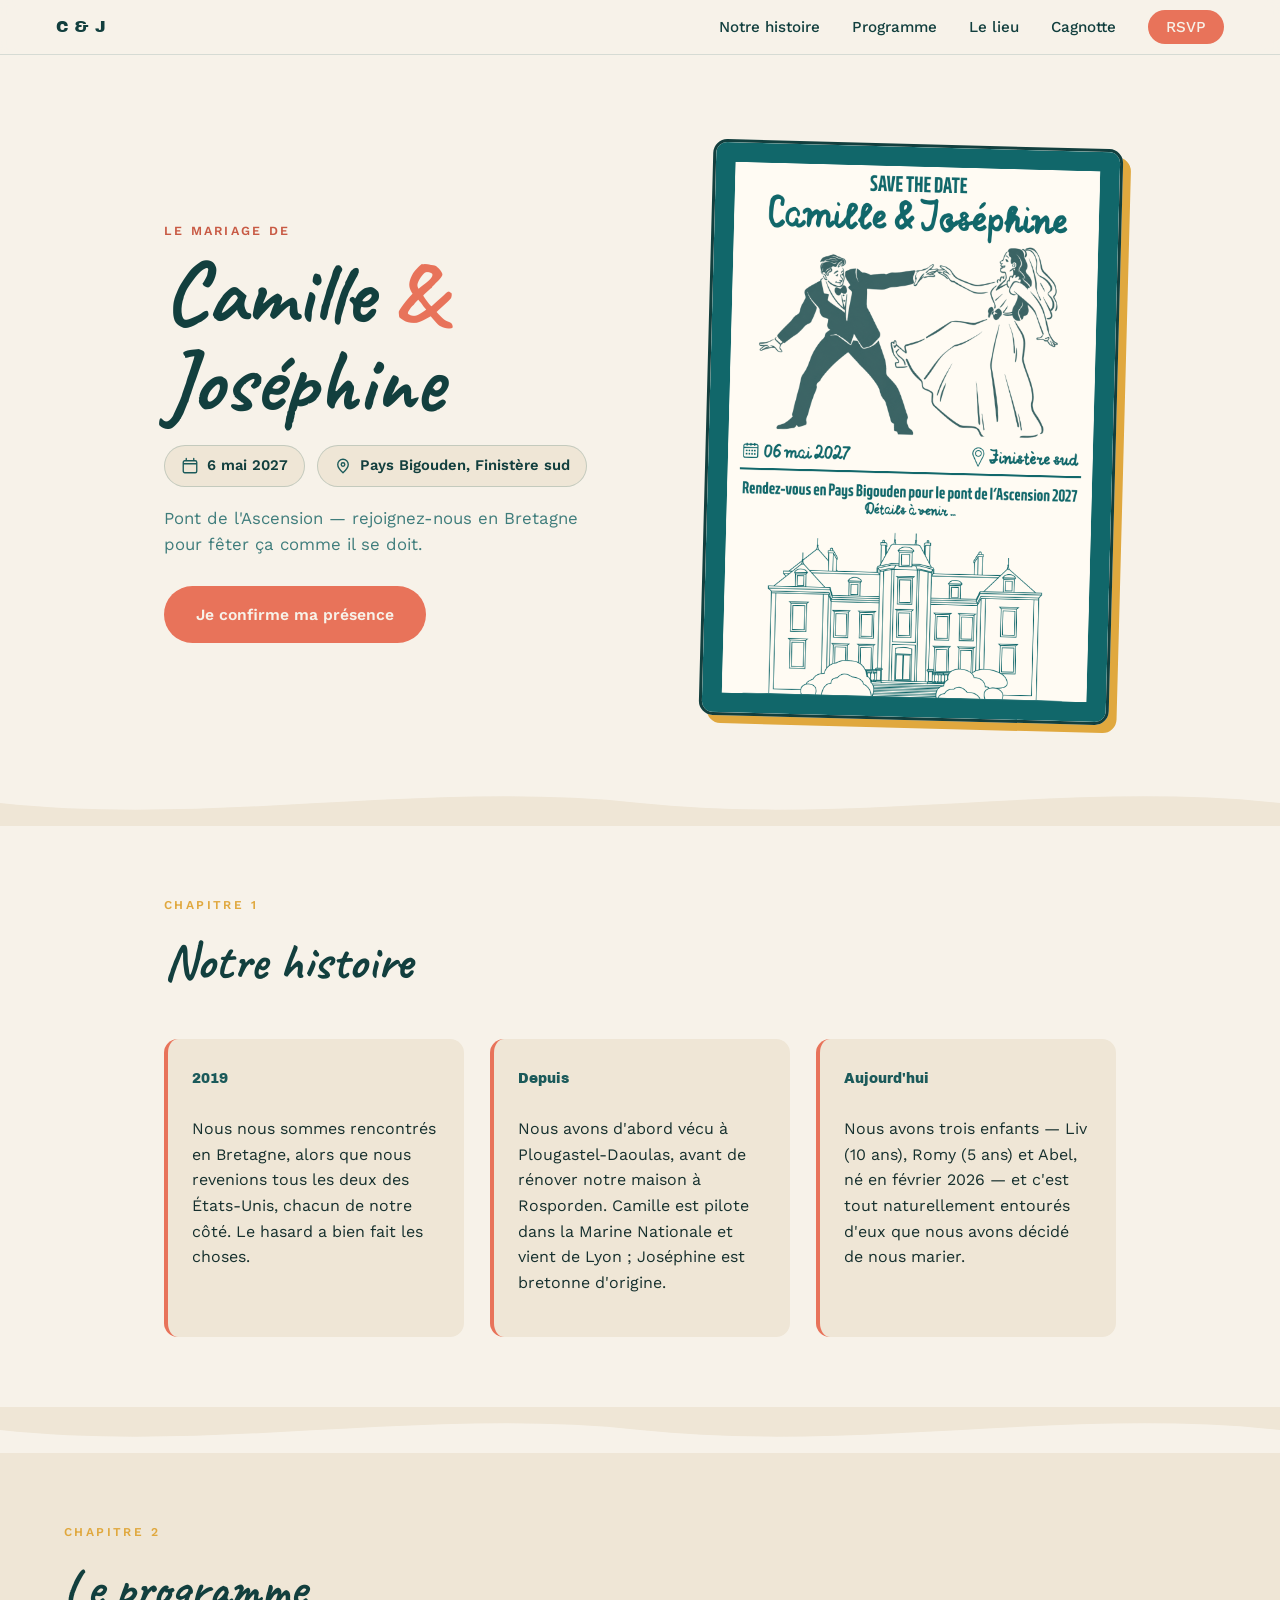
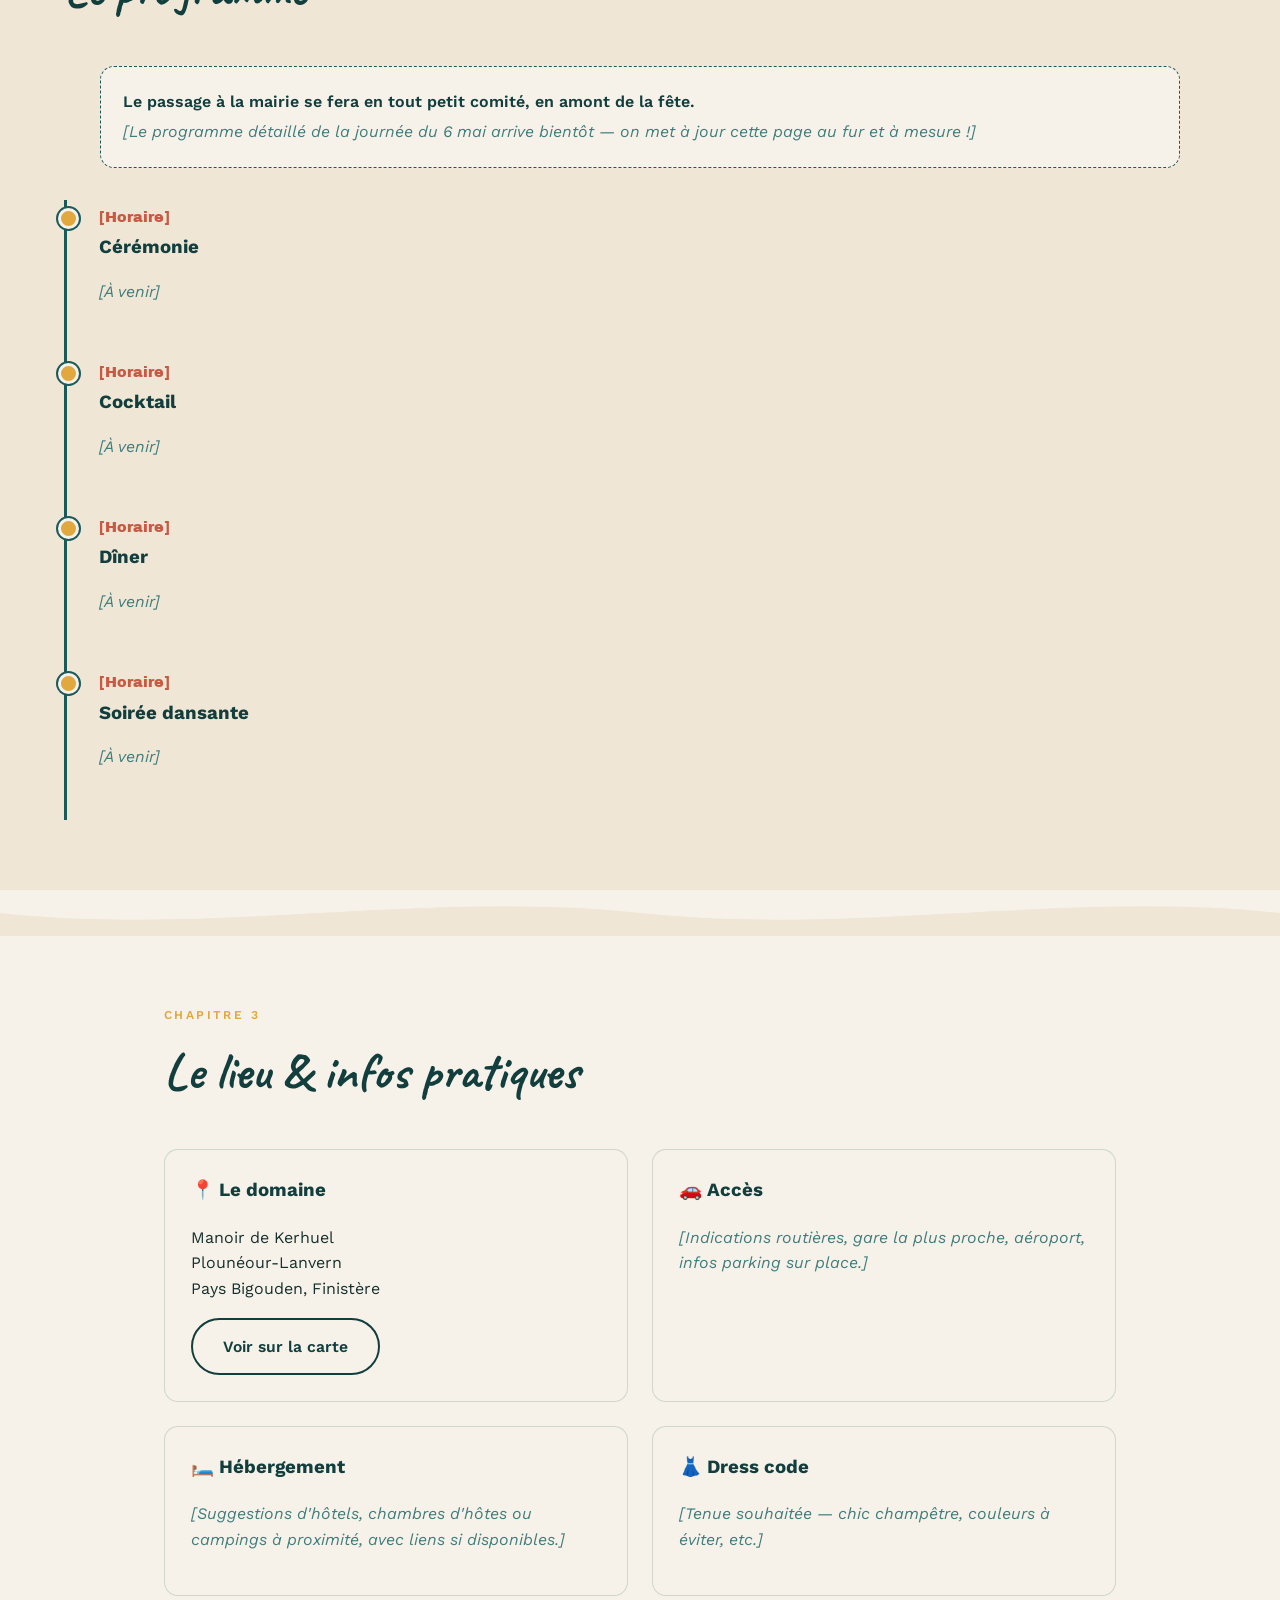
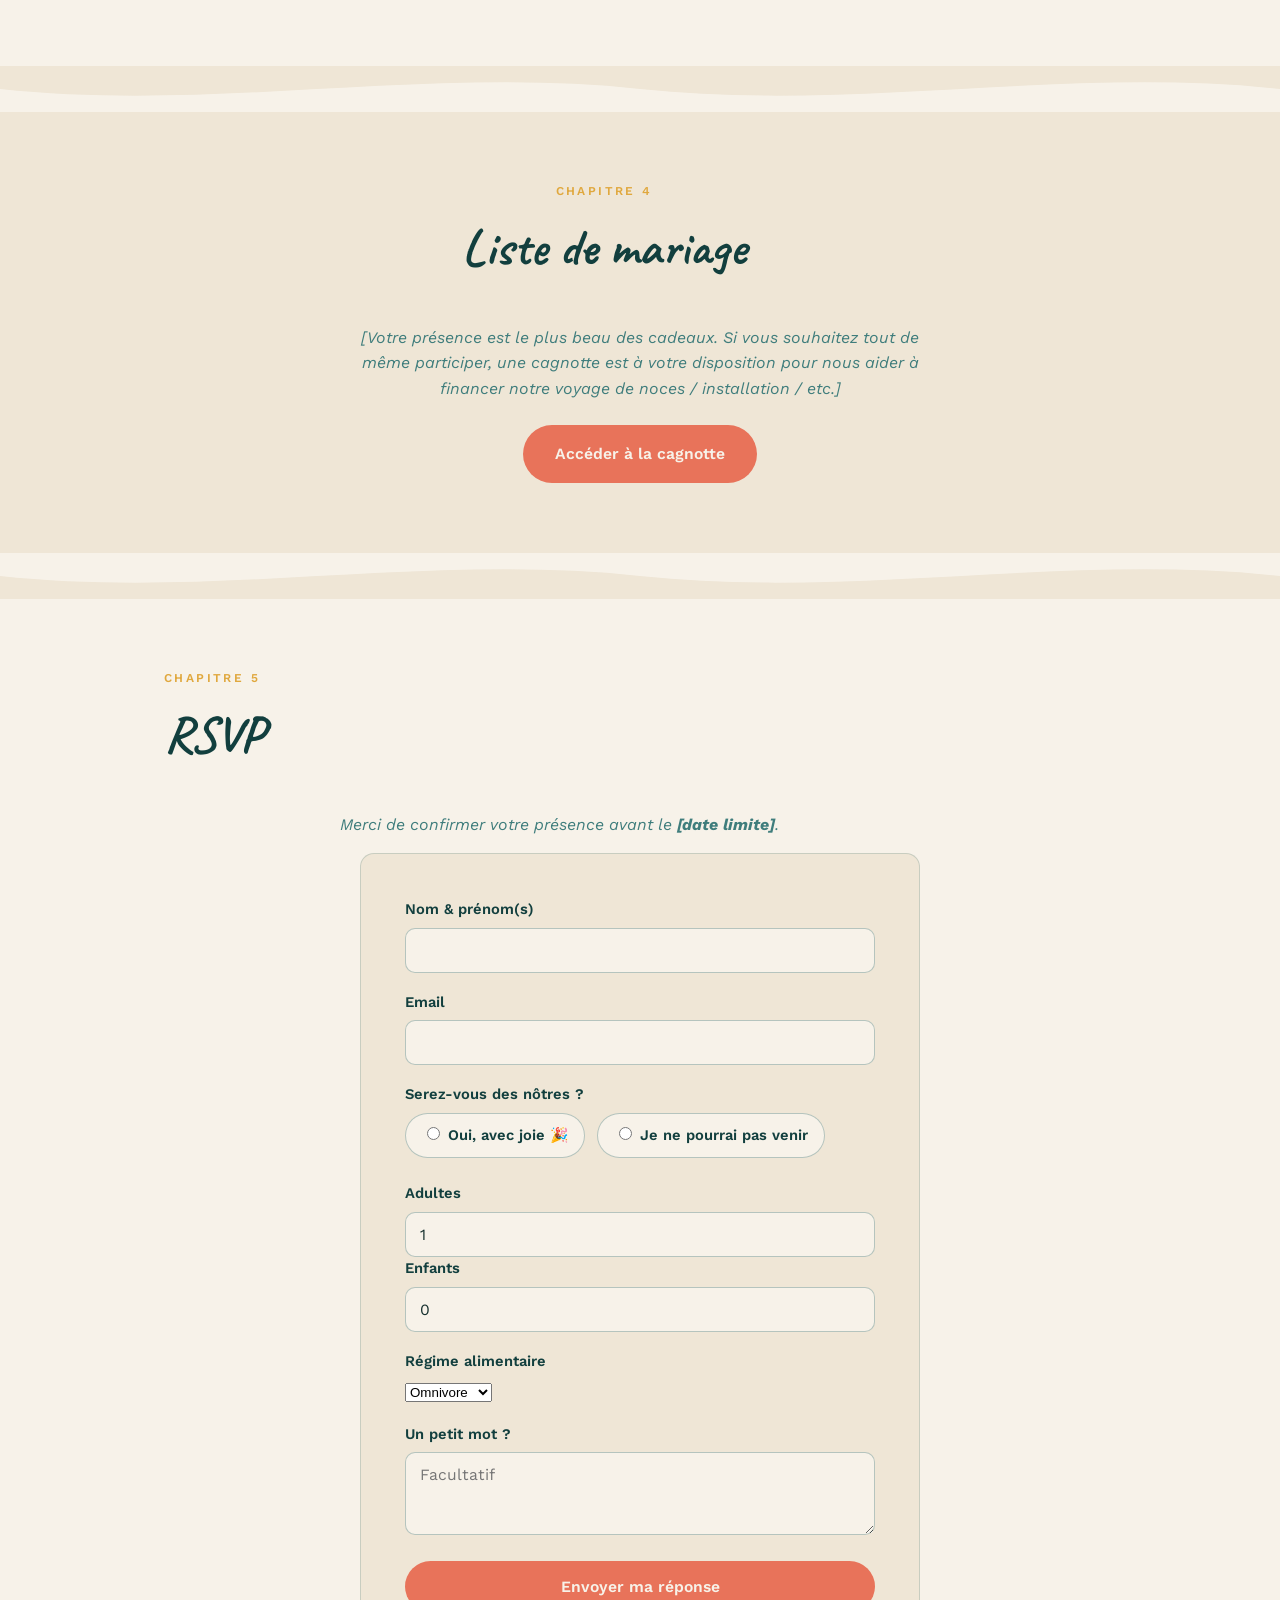
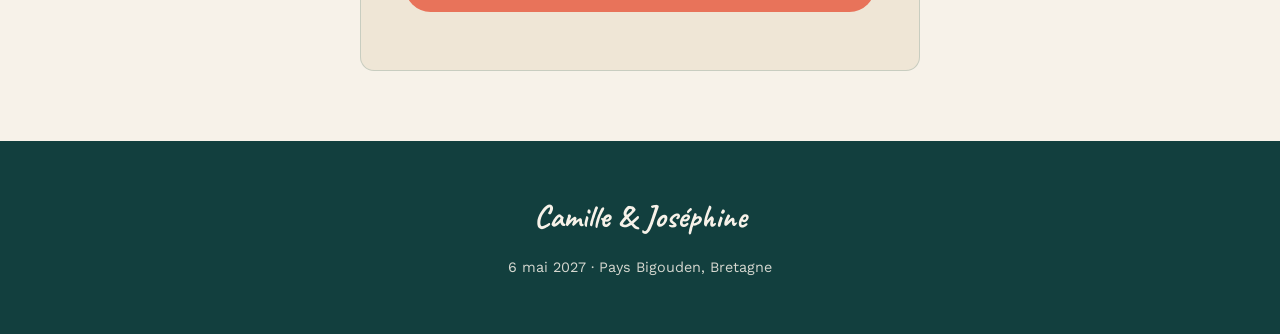
==== index.html @ ec6e7add "Rename index (2).html to index.html" ====
<!DOCTYPE html>
<html lang="fr">
<head>
<meta charset="UTF-8">
<meta name="viewport" content="width=device-width, initial-scale=1.0">
<title>Camille & Joséphine — 06.05.2027</title>
<meta name="description" content="Le mariage de Camille et Joséphine, le 6 mai 2027 en Pays Bigouden, Finistère.">
<link rel="preconnect" href="https://fonts.googleapis.com">
<link rel="preconnect" href="https://fonts.gstatic.com" crossorigin>
<link href="https://fonts.googleapis.com/css2?family=Caveat:wght@600;700&family=Archivo+Black&family=Work+Sans:wght@400;500;600&display=swap" rel="stylesheet">
<link rel="stylesheet" href="style.css">
</head>
<body>

<!-- Progress wave that fills as you scroll -->
<div class="scroll-wave" aria-hidden="true">
  <svg viewBox="0 0 1200 40" preserveAspectRatio="none">
    <path d="M0,20 C 150,45 350,-5 600,20 C 850,45 1050,-5 1200,20" />
  </svg>
</div>

<nav class="site-nav" id="siteNav">
  <span class="nav-mark">C&nbsp;&amp;&nbsp;J</span>
  <button class="nav-toggle" id="navToggle" aria-label="Ouvrir le menu" aria-expanded="false">
    <span></span><span></span><span></span>
  </button>
  <ul class="nav-links" id="navLinks">
    <li><a href="#histoire">Notre histoire</a></li>
    <li><a href="#programme">Programme</a></li>
    <li><a href="#lieu">Le lieu</a></li>
    <li><a href="#cagnotte">Cagnotte</a></li>
    <li><a href="#rsvp" class="nav-cta">RSVP</a></li>
  </ul>
</nav>

<!-- HERO -->
<header class="hero" id="hero">
  <div class="hero-frame">
    <p class="eyebrow">Le mariage de</p>
    <h1 class="hero-names">Camille <span class="amp">&amp;</span> Joséphine</h1>
    <div class="hero-meta">
      <span class="meta-chip"><svg viewBox="0 0 24 24" width="18" height="18"><path d="M7 2v3M17 2v3M3 9h18M5 5h14a2 2 0 0 1 2 2v12a2 2 0 0 1-2 2H5a2 2 0 0 1-2-2V7a2 2 0 0 1 2-2z" fill="none" stroke="currentColor" stroke-width="1.8" stroke-linecap="round" stroke-linejoin="round"/></svg> 6 mai 2027</span>
      <span class="meta-chip"><svg viewBox="0 0 24 24" width="18" height="18"><path d="M12 21s-7-6.2-7-11a7 7 0 0 1 14 0c0 4.8-7 11-7 11z" fill="none" stroke="currentColor" stroke-width="1.8" stroke-linecap="round" stroke-linejoin="round"/><circle cx="12" cy="10" r="2.4" fill="none" stroke="currentColor" stroke-width="1.8"/></svg> Pays Bigouden, Finistère sud</span>
    </div>
    <p class="hero-sub">Pont de l'Ascension — rejoignez-nous en Bretagne pour fêter ça comme il se doit.</p>
    <a href="#rsvp" class="btn btn-primary">Je confirme ma présence</a>
  </div>
  <div class="hero-art">
    <img src="save-the-date.png" alt="Illustration save the date de Camille et Joséphine, un couple dansant devant un château breton" loading="eager">
  </div>
</header>

<div class="wave-divider" aria-hidden="true">
  <svg viewBox="0 0 1200 60" preserveAspectRatio="none"><path d="M0,30 C 200,60 400,0 600,30 C 800,60 1000,0 1200,30 L1200,60 L0,60 Z"/></svg>
</div>

<!-- NOTRE HISTOIRE -->
<section class="section" id="histoire">
  <p class="section-eyebrow">Chapitre 1</p>
  <h2 class="section-title script">Notre histoire</h2>
  <div class="story-grid">
    <div class="story-card">
      <span class="story-year">2019</span>
      <p>Nous nous sommes rencontrés en Bretagne, alors que nous revenions tous les deux des États-Unis, chacun de notre côté. Le hasard a bien fait les choses.</p>
    </div>
    <div class="story-card">
      <span class="story-year">Depuis</span>
      <p>Nous avons d'abord vécu à Plougastel-Daoulas, avant de rénover notre maison à Rosporden. Camille est pilote dans la Marine Nationale et vient de Lyon ; Joséphine est bretonne d'origine.</p>
    </div>
    <div class="story-card">
      <span class="story-year">Aujourd'hui</span>
      <p>Nous avons trois enfants — Liv (10 ans), Romy (5 ans) et Abel, né en février 2026 — et c'est tout naturellement entourés d'eux que nous avons décidé de nous marier.</p>
    </div>
  </div>
</section>

<div class="wave-divider flip" aria-hidden="true">
  <svg viewBox="0 0 1200 60" preserveAspectRatio="none"><path d="M0,30 C 200,60 400,0 600,30 C 800,60 1000,0 1200,30 L1200,60 L0,60 Z"/></svg>
</div>

<!-- PROGRAMME -->
<section class="section section-alt" id="programme">
  <p class="section-eyebrow">Chapitre 2</p>
  <h2 class="section-title script">Le programme</h2>
  <div class="programme-note">
    <p>Le passage à la mairie se fera en tout petit comité, en amont de la fête.</p>
    <p class="placeholder-text">[Le programme détaillé de la journée du 6 mai arrive bientôt — on met à jour cette page au fur et à mesure !]</p>
  </div>
  <ol class="timeline">
    <li class="timeline-item">
      <span class="timeline-time">[Horaire]</span>
      <div class="timeline-body">
        <h3>Cérémonie</h3>
        <p class="placeholder-text">[À venir]</p>
      </div>
    </li>
    <li class="timeline-item">
      <span class="timeline-time">[Horaire]</span>
      <div class="timeline-body">
        <h3>Cocktail</h3>
        <p class="placeholder-text">[À venir]</p>
      </div>
    </li>
    <li class="timeline-item">
      <span class="timeline-time">[Horaire]</span>
      <div class="timeline-body">
        <h3>Dîner</h3>
        <p class="placeholder-text">[À venir]</p>
      </div>
    </li>
    <li class="timeline-item">
      <span class="timeline-time">[Horaire]</span>
      <div class="timeline-body">
        <h3>Soirée dansante</h3>
        <p class="placeholder-text">[À venir]</p>
      </div>
    </li>
  </ol>
</section>

<div class="wave-divider" aria-hidden="true">
  <svg viewBox="0 0 1200 60" preserveAspectRatio="none"><path d="M0,30 C 200,60 400,0 600,30 C 800,60 1000,0 1200,30 L1200,60 L0,60 Z"/></svg>
</div>

<!-- LIEU -->
<section class="section" id="lieu">
  <p class="section-eyebrow">Chapitre 3</p>
  <h2 class="section-title script">Le lieu &amp; infos pratiques</h2>
  <div class="lieu-grid">
    <div class="lieu-card">
      <h3>📍 Le domaine</h3>
      <p>Manoir de Kerhuel<br>Plounéour-Lanvern<br>Pays Bigouden, Finistère</p>
      <a href="https://www.google.com/maps/search/?api=1&query=Manoir+de+Kerhuel+Plouneour-Lanvern" class="btn btn-ghost" id="mapLink" target="_blank" rel="noopener">Voir sur la carte</a>
    </div>
    <div class="lieu-card">
      <h3>🚗 Accès</h3>
      <p class="placeholder-text">[Indications routières, gare la plus proche, aéroport, infos parking sur place.]</p>
    </div>
    <div class="lieu-card">
      <h3>🛏️ Hébergement</h3>
      <p class="placeholder-text">[Suggestions d'hôtels, chambres d'hôtes ou campings à proximité, avec liens si disponibles.]</p>
    </div>
    <div class="lieu-card">
      <h3>👗 Dress code</h3>
      <p class="placeholder-text">[Tenue souhaitée — chic champêtre, couleurs à éviter, etc.]</p>
    </div>
  </div>
</section>

<div class="wave-divider flip" aria-hidden="true">
  <svg viewBox="0 0 1200 60" preserveAspectRatio="none"><path d="M0,30 C 200,60 400,0 600,30 C 800,60 1000,0 1200,30 L1200,60 L0,60 Z"/></svg>
</div>

<!-- CAGNOTTE -->
<section class="section section-alt section-center" id="cagnotte">
  <p class="section-eyebrow">Chapitre 4</p>
  <h2 class="section-title script">Liste de mariage</h2>
  <p class="placeholder-text center-text">[Votre présence est le plus beau des cadeaux. Si vous souhaitez tout de même participer, une cagnotte est à votre disposition pour nous aider à financer notre voyage de noces / installation / etc.]</p>
  <a href="#" class="btn btn-primary" id="cagnotteLink">Accéder à la cagnotte</a>
</section>

<div class="wave-divider" aria-hidden="true">
  <svg viewBox="0 0 1200 60" preserveAspectRatio="none"><path d="M0,30 C 200,60 400,0 600,30 C 800,60 1000,0 1200,30 L1200,60 L0,60 Z"/></svg>
</div>

<!-- RSVP -->
<section class="section" id="rsvp">
  <p class="section-eyebrow">Chapitre 5</p>
  <h2 class="section-title script">RSVP</h2>
  <p class="placeholder-text center-text">Merci de confirmer votre présence avant le <strong>[date limite]</strong>.</p>

  <form class="rsvp-form" id="rsvpForm" data-script-url="https://script.google.com/macros/s/AKfycbwynD4hN0Bq-n5etRB_z1KsgWpVd7TliAiMDUaLTOqiqk0_BMmxBFs6JGlJeWbjoFLMNQ/exec" action="https://script.google.com/macros/s/AKfycbwynD4hN0Bq-n5etRB_z1KsgWpVd7TliAiMDUaLTOqiqk0_BMmxBFs6JGlJeWbjoFLMNQ/exec" method="POST" target="hiddenRsvpFrame">
    <div class="form-row">
      <label for="name">Nom &amp; prénom(s)</label>
      <input type="text" id="name" name="name" required>
    </div>
    <div class="form-row">
      <label for="email">Email</label>
      <input type="email" id="email" name="email" required>
    </div>
    <div class="form-row">
      <label>Serez-vous des nôtres ?</label>
      <div class="radio-group">
        <label class="radio-pill"><input type="radio" name="presence" value="oui" required> Oui, avec joie 🎉</label>
        <label class="radio-pill"><input type="radio" name="presence" value="non" required> Je ne pourrai pas venir</label>
      </div>
    </div>
    <div class="form-row form-row-split">
      <div>
        <label for="adults">Adultes</label>
        <input type="number" id="adults" name="adults" min="0" max="10" value="1">
      </div>
      <div>
        <label for="children">Enfants</label>
        <input type="number" id="children" name="children" min="0" max="10" value="0">
      </div>
    </div>
    <div class="form-row">
      <label for="diet">Régime alimentaire</label>
      <select id="diet" name="diet">
        <option value="Omnivore">Omnivore</option>
        <option value="Végétarien">Végétarien</option>
      </select>
    </div>
    <div class="form-row">
      <label for="message">Un petit mot ?</label>
      <textarea id="message" name="message" rows="3" placeholder="Facultatif"></textarea>
    </div>
    <button type="submit" class="btn btn-primary btn-block">Envoyer ma réponse</button>
    <p class="form-note" id="formNote"></p>
  </form>
  <iframe name="hiddenRsvpFrame" id="hiddenRsvpFrame" style="display:none"></iframe>
</section>

<footer class="site-footer">
  <p class="script footer-names">Camille &amp; Joséphine</p>
  <p>6 mai 2027 · Pays Bigouden, Bretagne</p>
</footer>

<script src="script.js"></script>
</body>
</html>
---- style.css ----
/* ===== Tokens ===== */
:root {
  --teal-deep: #123f3e;
  --teal: #1b5a5a;
  --teal-soft: #3f7d7c;
  --cream: #f7f2e9;
  --cream-alt: #efe6d6;
  --coral: #e8735a;
  --coral-dark: #c85a44;
  --mustard: #e0a83e;
  --ink: #16302e;

  --font-script: 'Caveat', cursive;
  --font-display: 'Archivo Black', sans-serif;
  --font-body: 'Work Sans', sans-serif;

  --radius: 14px;
  --wrap: 1080px;
}

* { box-sizing: border-box; }
html { scroll-behavior: smooth; }

body {
  margin: 0;
  background: var(--cream);
  color: var(--ink);
  font-family: var(--font-body);
  line-height: 1.6;
  -webkit-font-smoothing: antialiased;
}

img { max-width: 100%; display: block; }

.script { font-family: var(--font-script); font-weight: 700; }

/* ===== Scroll progress wave ===== */
.scroll-wave {
  position: fixed;
  top: 0; left: 0; right: 0;
  height: 6px;
  z-index: 200;
  overflow: hidden;
}
.scroll-wave svg { width: 100%; height: 100%; }
.scroll-wave path {
  fill: none;
  stroke: var(--coral);
  stroke-width: 6;
  stroke-dasharray: 1400;
  stroke-dashoffset: 1400;
  transition: stroke-dashoffset 0.1s linear;
}

/* ===== Nav ===== */
.site-nav {
  position: sticky;
  top: 0;
  z-index: 100;
  display: flex;
  align-items: center;
  justify-content: space-between;
  padding: 14px clamp(20px, 5vw, 56px);
  background: rgba(247, 242, 233, 0.9);
  backdrop-filter: blur(8px);
  border-bottom: 1px solid rgba(27, 90, 90, 0.15);
}
.nav-mark {
  font-family: var(--font-display);
  font-size: 1rem;
  letter-spacing: 0.04em;
  color: var(--teal-deep);
}
.nav-links {
  list-style: none;
  display: flex;
  gap: clamp(14px, 2.5vw, 32px);
  margin: 0;
  padding: 0;
  align-items: center;
}
.nav-links a {
  text-decoration: none;
  color: var(--teal-deep);
  font-weight: 500;
  font-size: 0.95rem;
  transition: color 0.2s ease;
}
.nav-links a:hover { color: var(--coral); }
.nav-cta {
  background: var(--coral);
  color: var(--cream) !important;
  padding: 8px 18px;
  border-radius: 999px;
  font-weight: 600;
}
.nav-cta:hover { background: var(--coral-dark); color: var(--cream) !important; }

.nav-toggle {
  display: none;
  flex-direction: column;
  gap: 5px;
  background: none;
  border: none;
  cursor: pointer;
  padding: 6px;
}
.nav-toggle span {
  width: 22px;
  height: 2px;
  background: var(--teal-deep);
  border-radius: 2px;
}

/* ===== Hero ===== */
.hero {
  display: grid;
  grid-template-columns: 1.1fr 0.9fr;
  align-items: center;
  gap: 40px;
  padding: clamp(40px, 7vw, 90px) clamp(20px, 6vw, 64px) 60px;
  max-width: var(--wrap);
  margin: 0 auto;
}
.eyebrow {
  text-transform: uppercase;
  letter-spacing: 0.18em;
  font-size: 0.78rem;
  font-weight: 600;
  color: var(--coral-dark);
  margin: 0 0 8px;
}
.hero-names {
  font-family: var(--font-script);
  font-weight: 700;
  font-size: clamp(3rem, 8vw, 5.5rem);
  line-height: 1;
  color: var(--teal-deep);
  margin: 0 0 20px;
}
.hero-names .amp { color: var(--coral); }
.hero-meta {
  display: flex;
  flex-wrap: wrap;
  gap: 12px;
  margin-bottom: 18px;
}
.meta-chip {
  display: inline-flex;
  align-items: center;
  gap: 8px;
  background: var(--cream-alt);
  border: 1px solid rgba(27,90,90,0.2);
  color: var(--teal-deep);
  padding: 8px 16px;
  border-radius: 999px;
  font-weight: 600;
  font-size: 0.92rem;
}
.meta-chip svg { color: var(--teal); flex-shrink: 0; }
.hero-sub {
  max-width: 42ch;
  color: var(--teal-soft);
  font-size: 1.05rem;
  margin-bottom: 28px;
}
.hero-art {
  border-radius: var(--radius);
  overflow: hidden;
  border: 3px solid var(--teal-deep);
  box-shadow: 8px 8px 0 var(--mustard);
  transform: rotate(1.5deg);
}
.hero-art img { width: 100%; height: 100%; object-fit: cover; }

/* ===== Buttons ===== */
.btn {
  display: inline-block;
  text-decoration: none;
  font-family: var(--font-body);
  font-weight: 600;
  font-size: 0.98rem;
  padding: 14px 30px;
  border-radius: 999px;
  border: 2px solid transparent;
  cursor: pointer;
  transition: transform 0.15s ease, box-shadow 0.15s ease, background 0.2s ease;
}
.btn-primary {
  background: var(--coral);
  color: var(--cream);
}
.btn-primary:hover { background: var(--coral-dark); transform: translateY(-2px); }
.btn-ghost {
  background: transparent;
  border-color: var(--teal-deep);
  color: var(--teal-deep);
}
.btn-ghost:hover { background: var(--teal-deep); color: var(--cream); }
.btn-block { width: 100%; text-align: center; }

/* ===== Wave dividers ===== */
.wave-divider { line-height: 0; color: var(--teal); }
.wave-divider svg { width: 100%; height: 46px; }
.wave-divider path { fill: var(--cream-alt); }
.wave-divider.flip { transform: rotate(180deg); }
.section-alt .wave-divider path,
.wave-divider + .section-alt { background: var(--cream-alt); }

/* ===== Sections ===== */
.section {
  max-width: var(--wrap);
  margin: 0 auto;
  padding: 70px clamp(20px, 6vw, 64px);
}
.section-alt { background: var(--cream-alt); max-width: none; }
.section-alt > * { max-width: var(--wrap); margin-left: auto; margin-right: auto; }
.section-center { text-align: center; }
.section-center .btn { margin-top: 8px; }

.section-eyebrow {
  text-transform: uppercase;
  letter-spacing: 0.2em;
  font-size: 0.75rem;
  font-weight: 600;
  color: var(--mustard);
  margin: 0 0 6px;
}
.section-title {
  font-size: clamp(2.2rem, 4vw, 3.2rem);
  color: var(--teal-deep);
  margin: 0 0 36px;
}
.center-text { max-width: 60ch; margin-left: auto; margin-right: auto; }

.placeholder-text {
  color: var(--teal-soft);
  font-style: italic;
}

/* ===== Story ===== */
.story-grid {
  display: grid;
  grid-template-columns: repeat(3, 1fr);
  gap: 26px;
}
.story-card {
  background: var(--cream-alt);
  border-radius: var(--radius);
  padding: 26px 24px;
  border-left: 4px solid var(--coral);
}
.story-year {
  display: inline-block;
  font-family: var(--font-display);
  color: var(--teal);
  font-size: 0.85rem;
  margin-bottom: 10px;
}

/* ===== Programme note ===== */
.programme-note {
  background: var(--cream);
  border: 1px dashed var(--teal);
  border-radius: var(--radius);
  padding: 18px 22px;
  margin-bottom: 32px;
}
.programme-note p { margin: 4px 0; }
.programme-note p:first-child { color: var(--teal-deep); font-weight: 600; font-style: normal; }

/* ===== Timeline ===== */
.timeline {
  list-style: none;
  margin: 0;
  padding: 0;
  border-left: 3px solid var(--teal);
}
.timeline-item {
  position: relative;
  padding: 4px 0 34px 32px;
}
.timeline-item::before {
  content: '';
  position: absolute;
  left: -9px;
  top: 8px;
  width: 15px;
  height: 15px;
  border-radius: 50%;
  background: var(--mustard);
  border: 3px solid var(--cream);
  box-shadow: 0 0 0 2px var(--teal);
}
.timeline-time {
  font-family: var(--font-display);
  color: var(--coral-dark);
  font-size: 0.9rem;
}
.timeline-body h3 { margin: 4px 0 6px; color: var(--teal-deep); }

/* ===== Lieu ===== */
.lieu-grid {
  display: grid;
  grid-template-columns: repeat(2, 1fr);
  gap: 24px;
}
.lieu-card {
  background: var(--cream);
  border: 1px solid rgba(27,90,90,0.18);
  border-radius: var(--radius);
  padding: 26px;
}
.lieu-card h3 { margin-top: 0; color: var(--teal-deep); }

/* ===== RSVP form ===== */
.rsvp-form {
  max-width: 560px;
  margin: 0 auto;
  background: var(--cream-alt);
  padding: clamp(24px, 4vw, 44px);
  border-radius: var(--radius);
  border: 1px solid rgba(27,90,90,0.18);
}
.form-row { margin-bottom: 18px; }
.form-row label {
  display: block;
  font-weight: 600;
  color: var(--teal-deep);
  margin-bottom: 6px;
  font-size: 0.92rem;
}
.form-row input[type="text"],
.form-row input[type="email"],
.form-row input[type="number"],
.form-row textarea {
  width: 100%;
  padding: 12px 14px;
  border-radius: 10px;
  border: 1px solid rgba(27,90,90,0.3);
  background: var(--cream);
  font-family: var(--font-body);
  font-size: 0.98rem;
  color: var(--ink);
}
.form-row textarea { resize: vertical; }
.radio-group { display: flex; gap: 12px; flex-wrap: wrap; }
.radio-pill {
  display: flex;
  align-items: center;
  gap: 8px;
  background: var(--cream);
  border: 1px solid rgba(27,90,90,0.3);
  padding: 10px 16px;
  border-radius: 999px;
  font-weight: 500;
  cursor: pointer;
  font-size: 0.92rem;
}
.form-note { font-size: 0.88rem; color: var(--teal-soft); text-align: center; }

/* ===== Footer ===== */
.site-footer {
  text-align: center;
  padding: 50px 20px 40px;
  color: var(--cream);
  background: var(--teal-deep);
}
.footer-names { font-size: 2rem; margin: 0 0 6px; }
.site-footer p:last-child { font-size: 0.9rem; opacity: 0.85; }

/* ===== Responsive ===== */
@media (max-width: 860px) {
  .hero { grid-template-columns: 1fr; }
  .hero-art { order: -1; max-width: 340px; margin: 0 auto; }
  .story-grid { grid-template-columns: 1fr; }
  .lieu-grid { grid-template-columns: 1fr; }
}

@media (max-width: 720px) {
  .nav-toggle { display: flex; }
  .nav-links {
    position: absolute;
    top: 100%;
    left: 0;
    right: 0;
    flex-direction: column;
    align-items: flex-start;
    background: var(--cream);
    padding: 18px clamp(20px, 6vw, 64px) 24px;
    border-bottom: 1px solid rgba(27,90,90,0.15);
    display: none;
    gap: 16px;
  }
  .nav-links.open { display: flex; }
  .nav-cta { align-self: flex-start; }
}

@media (prefers-reduced-motion: reduce) {
  html { scroll-behavior: auto; }
  .btn, .scroll-wave path { transition: none; }
}
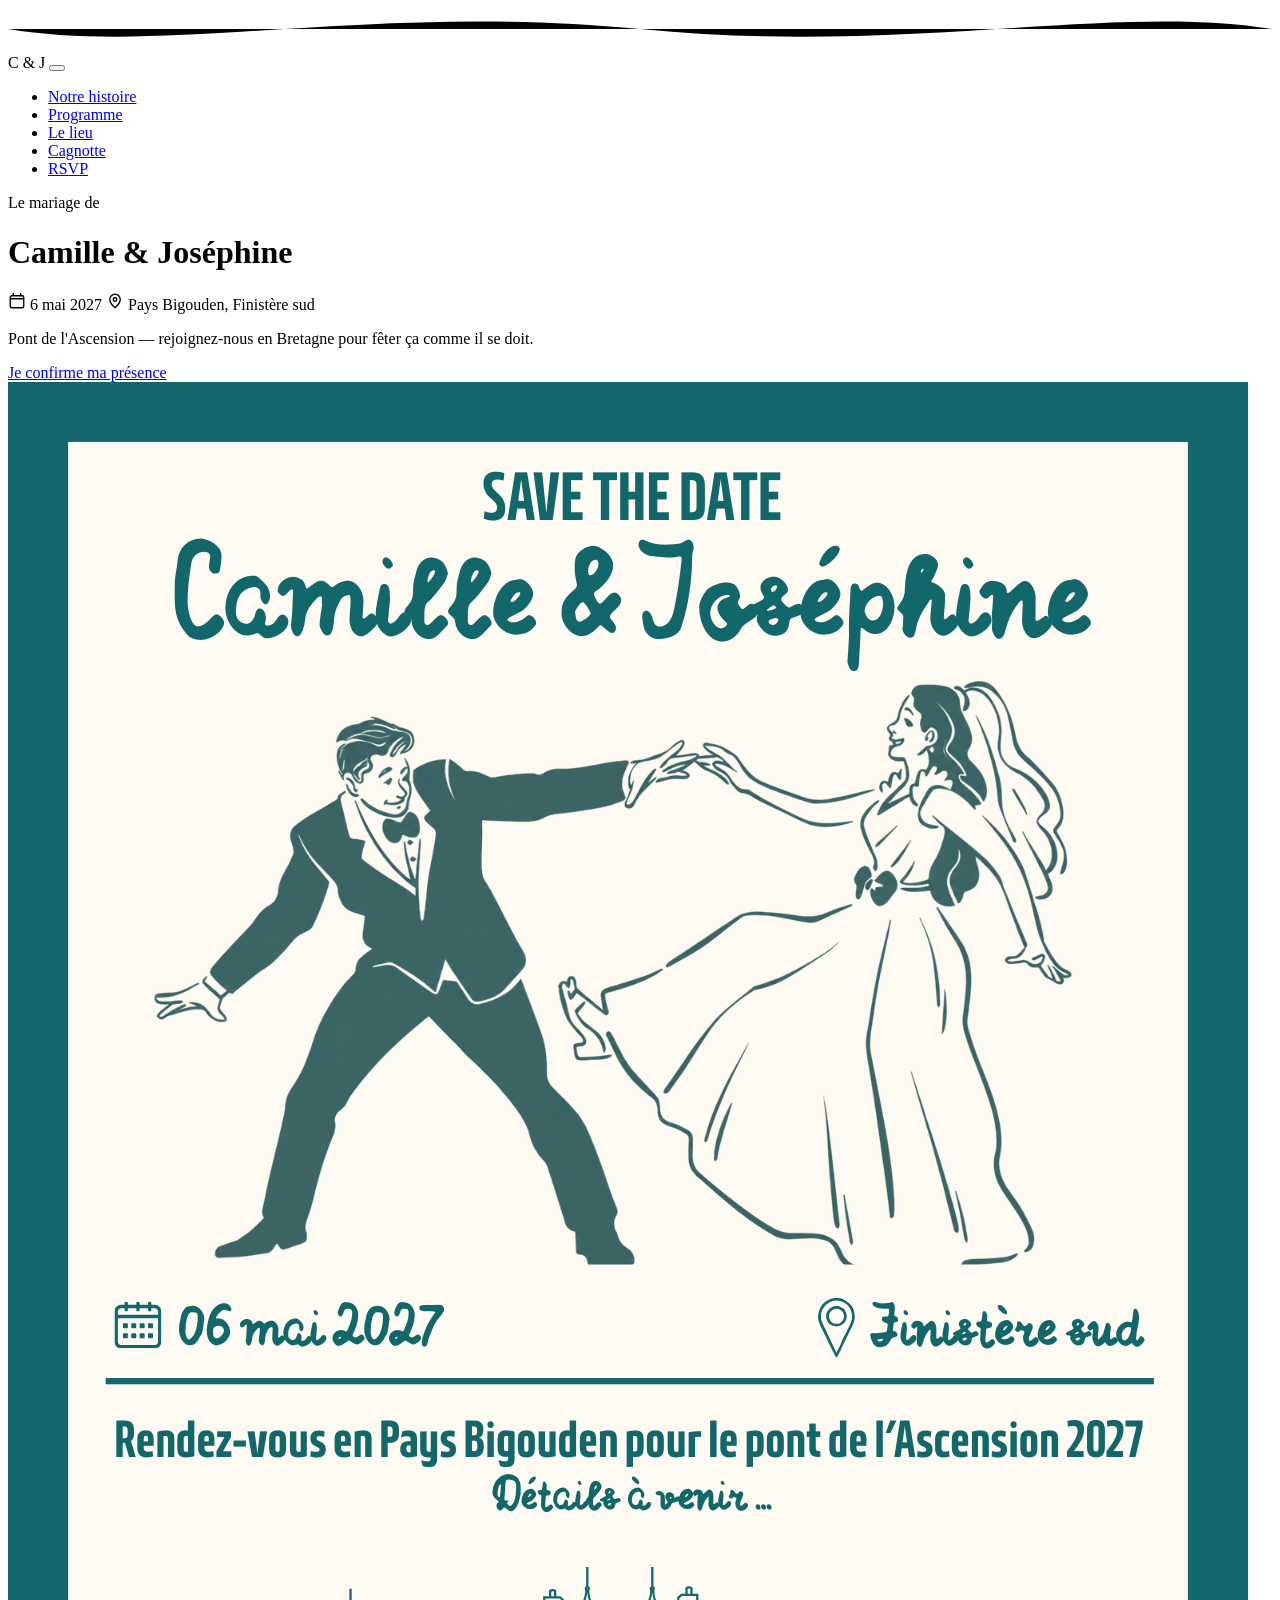
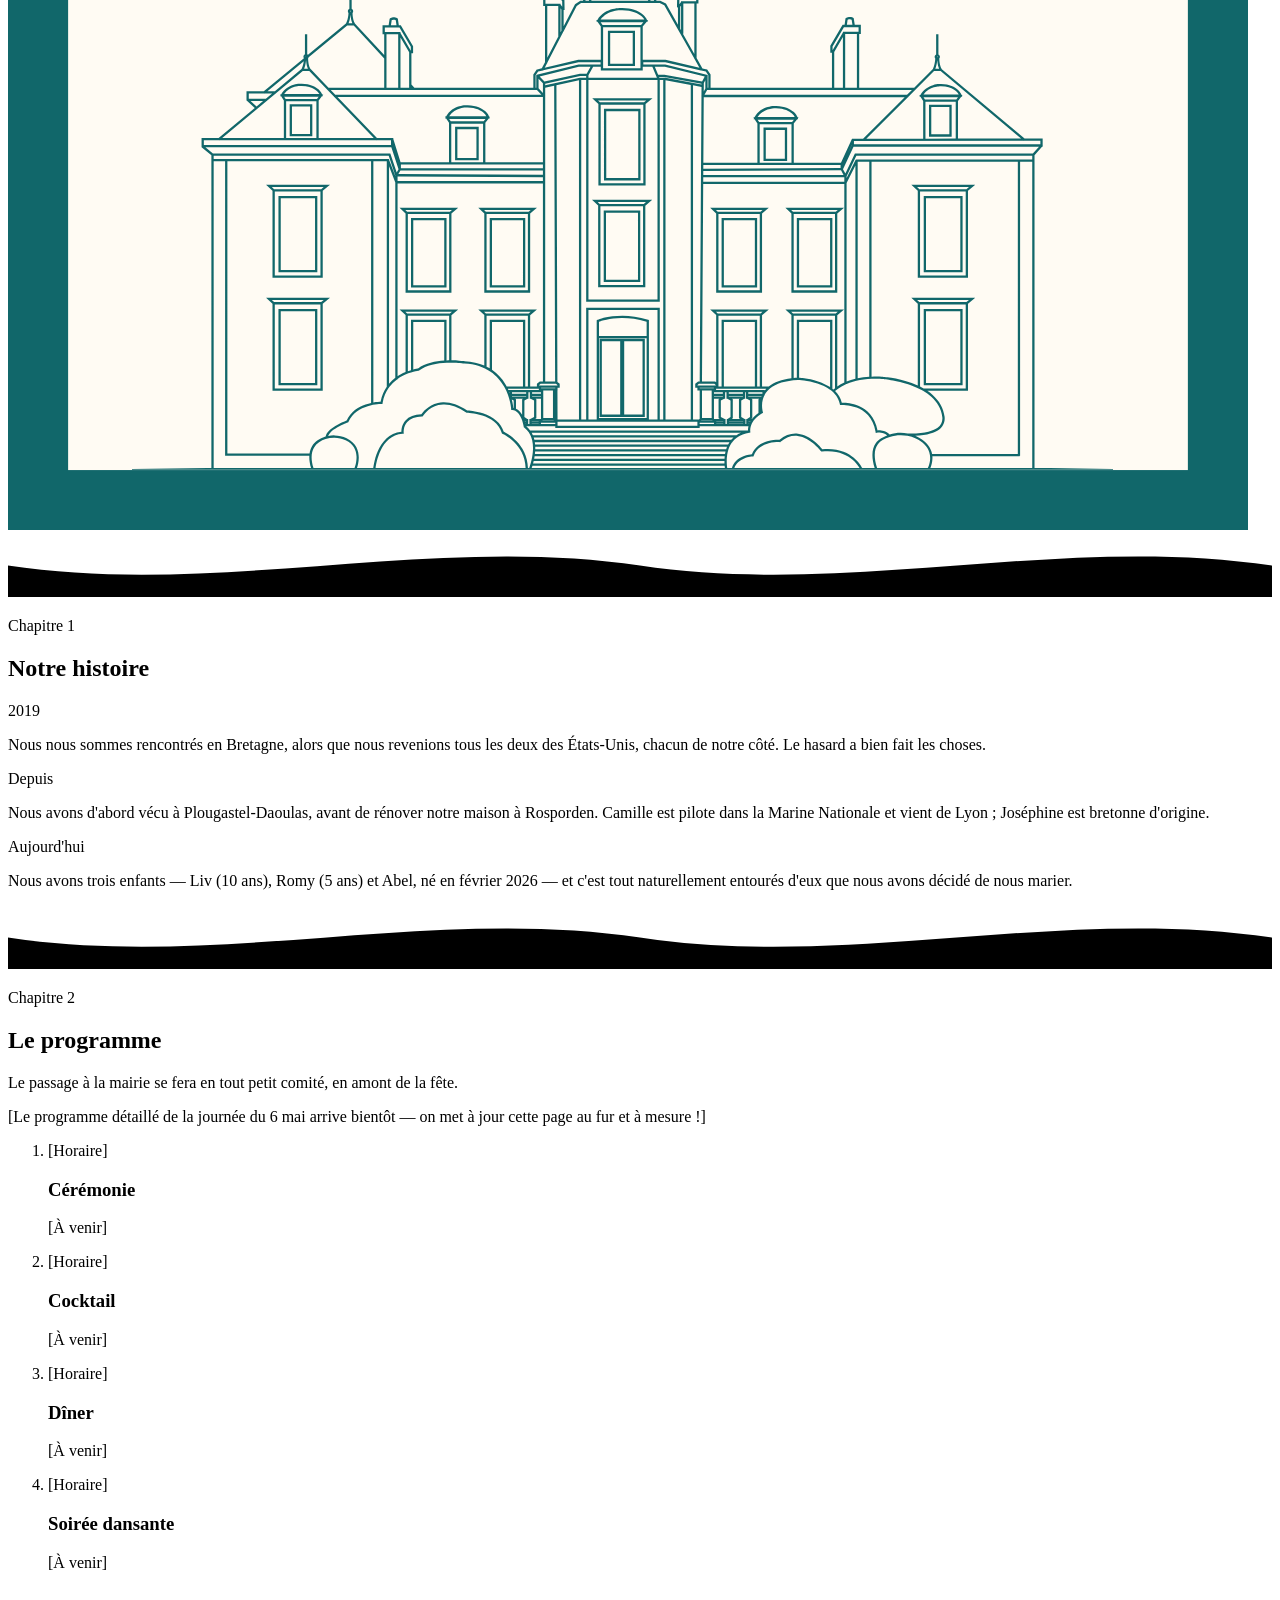
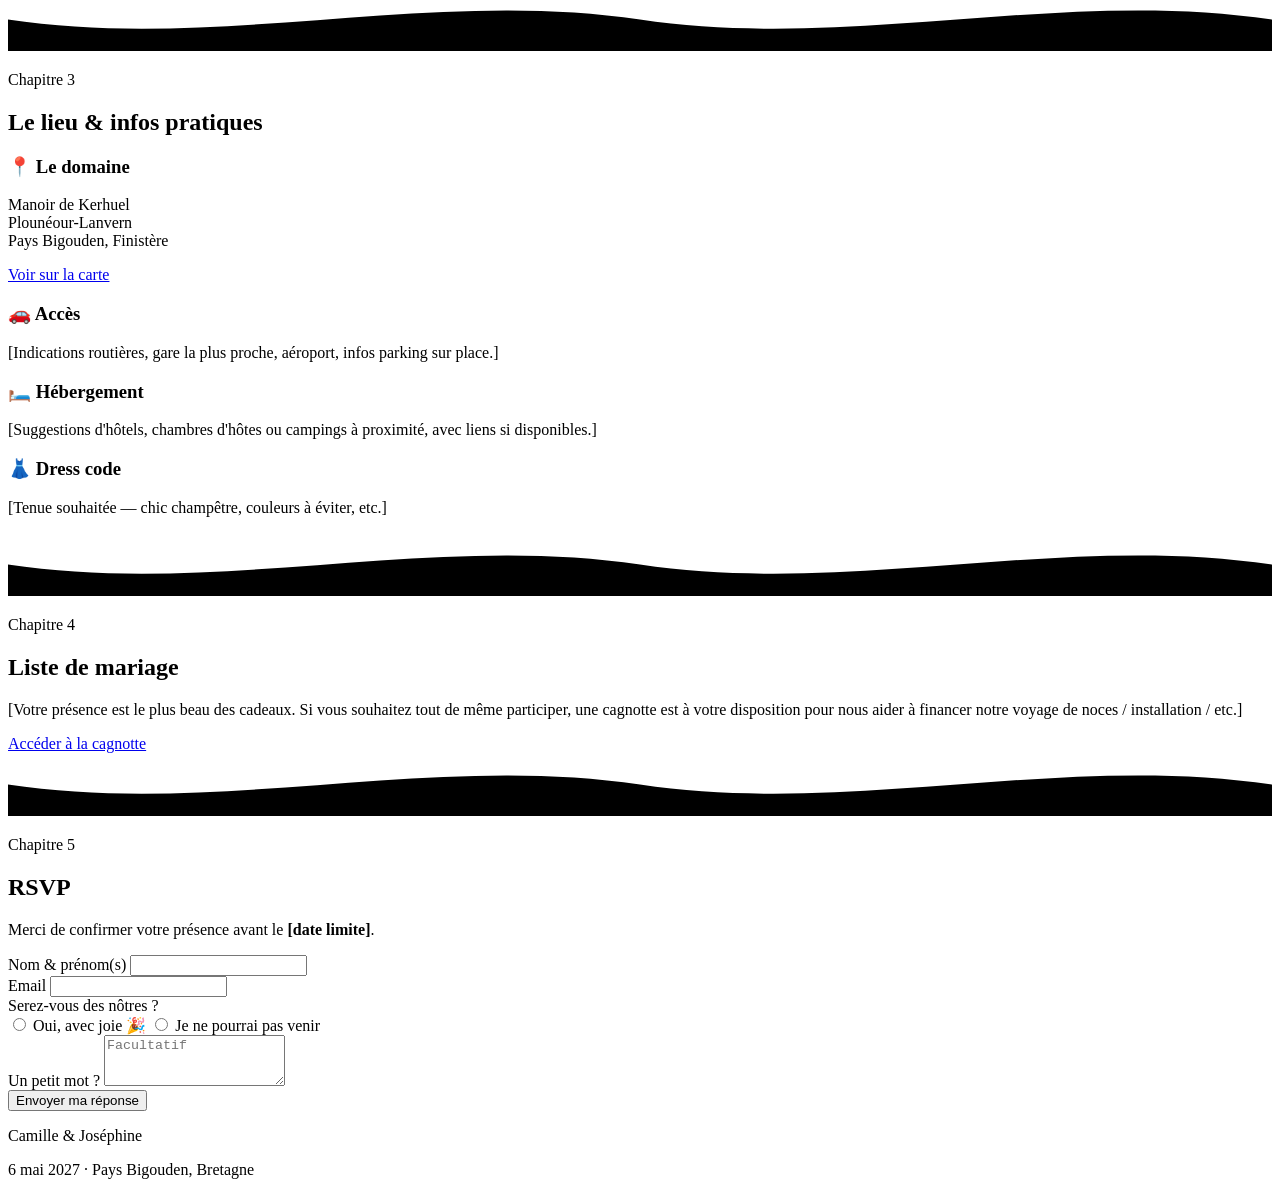
==== commit 772c3181: "Rename index (3).html to index.html" ====
--- a/index.html
+++ b/index.html
@@ -185,23 +185,23 @@
         <label class="radio-pill"><input type="radio" name="presence" value="non" required> Je ne pourrai pas venir</label>
       </div>
     </div>
-    <div class="form-row form-row-split">
-      <div>
-        <label for="adults">Adultes</label>
-        <input type="number" id="adults" name="adults" min="0" max="10" value="1">
-      </div>
-      <div>
-        <label for="children">Enfants</label>
-        <input type="number" id="children" name="children" min="0" max="10" value="0">
-      </div>
-    </div>
-    <div class="form-row">
-      <label for="diet">Régime alimentaire</label>
-      <select id="diet" name="diet">
-        <option value="Omnivore">Omnivore</option>
-        <option value="Végétarien">Végétarien</option>
+    <div class="form-row" id="guestCountRow" hidden>
+      <label for="guestCount">Nombre de convives (vous inclus)</label>
+      <select id="guestCount" name="guestCount">
+        <option value="1">1</option>
+        <option value="2">2</option>
+        <option value="3">3</option>
+        <option value="4">4</option>
+        <option value="5">5</option>
+        <option value="6">6</option>
+        <option value="7">7</option>
+        <option value="8">8</option>
+        <option value="9">9</option>
+        <option value="10">10</option>
       </select>
     </div>
+    <div id="guestsContainer"></div>
+    <div class="form-row">
     <div class="form-row">
       <label for="message">Un petit mot ?</label>
       <textarea id="message" name="message" rows="3" placeholder="Facultatif"></textarea>
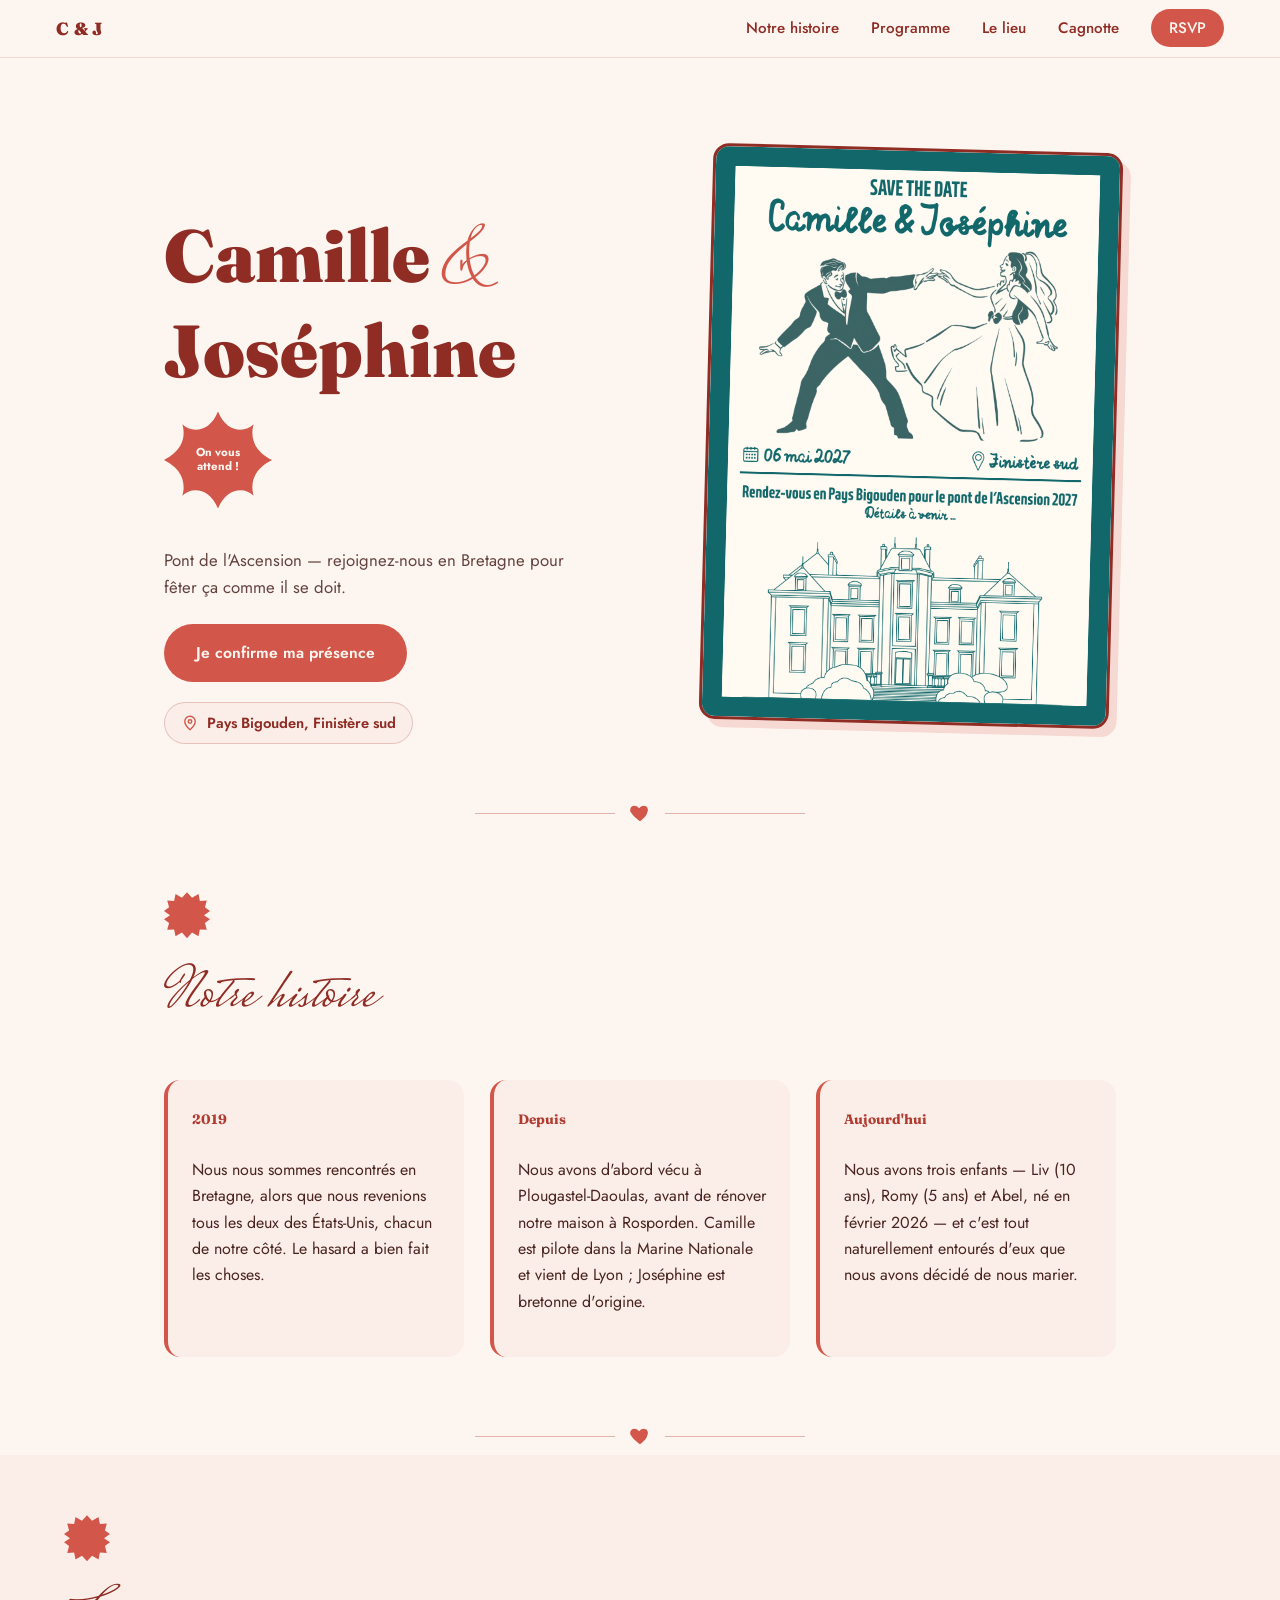
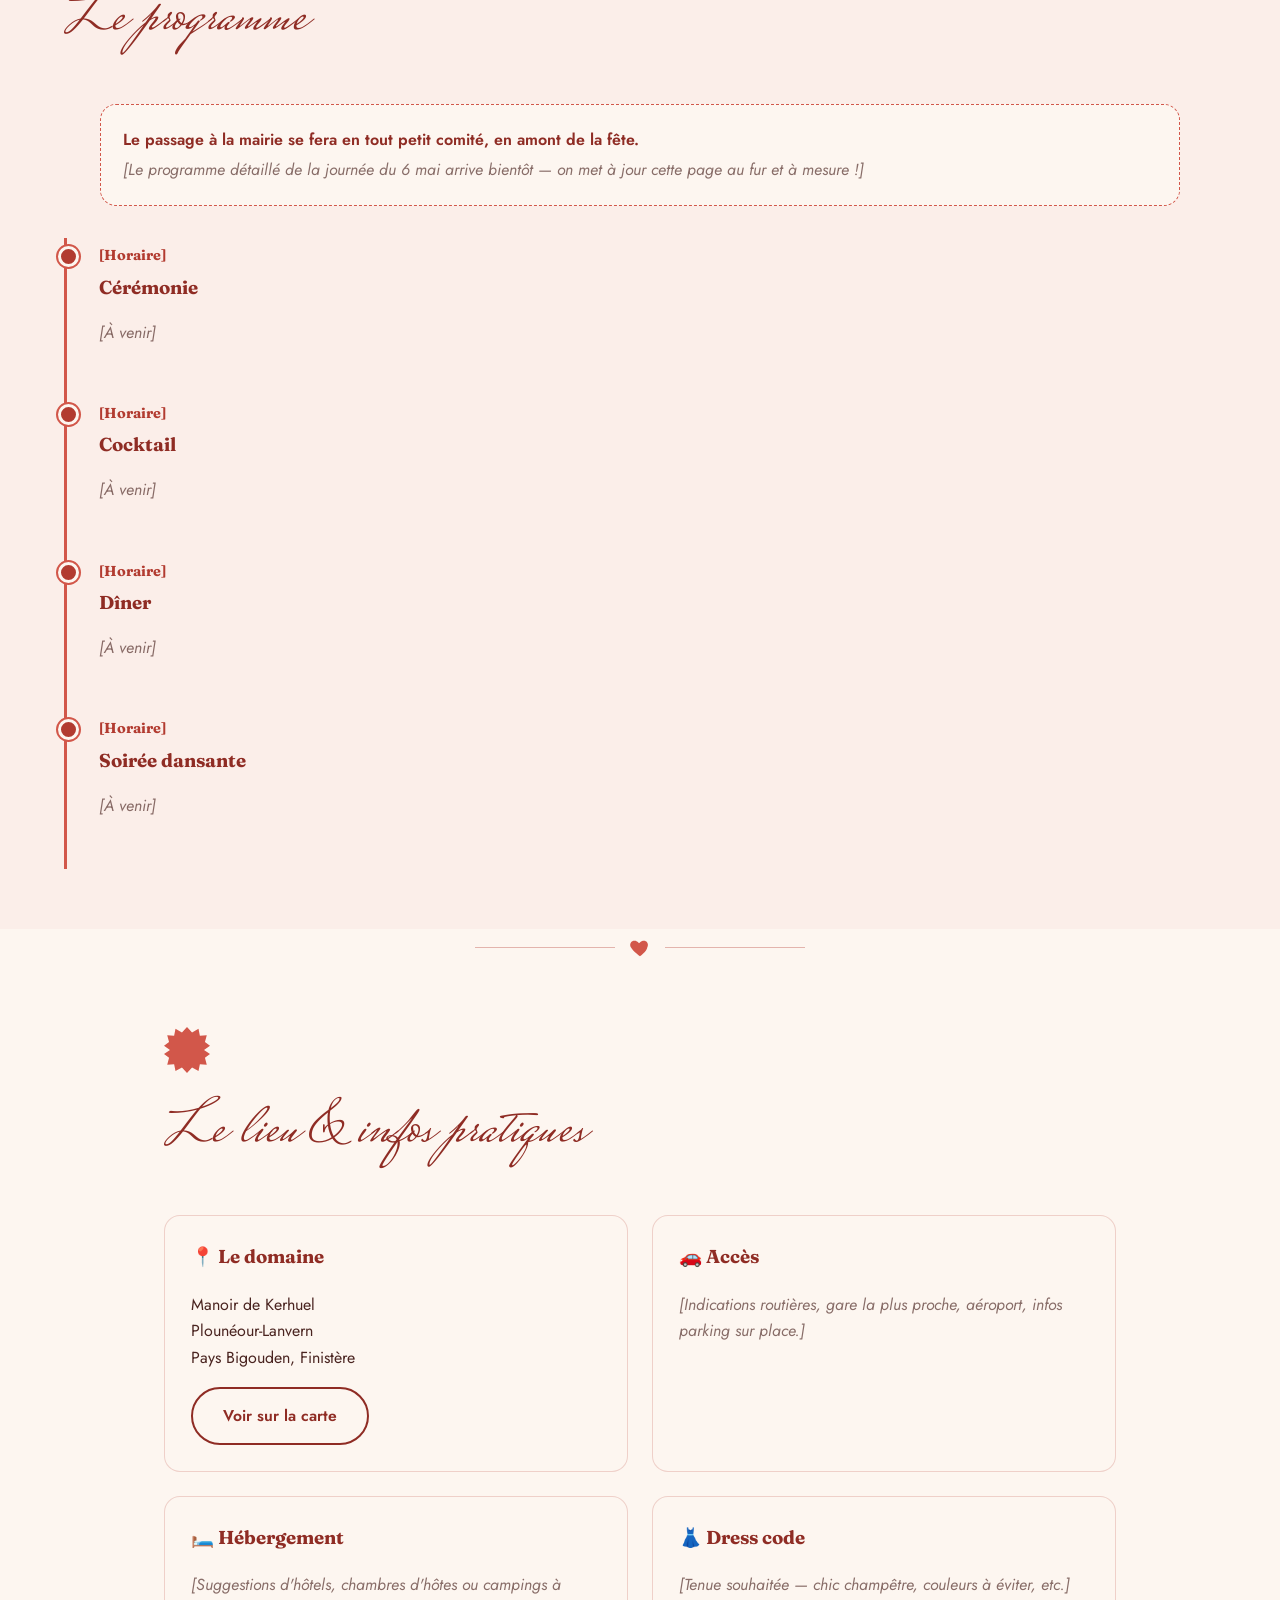
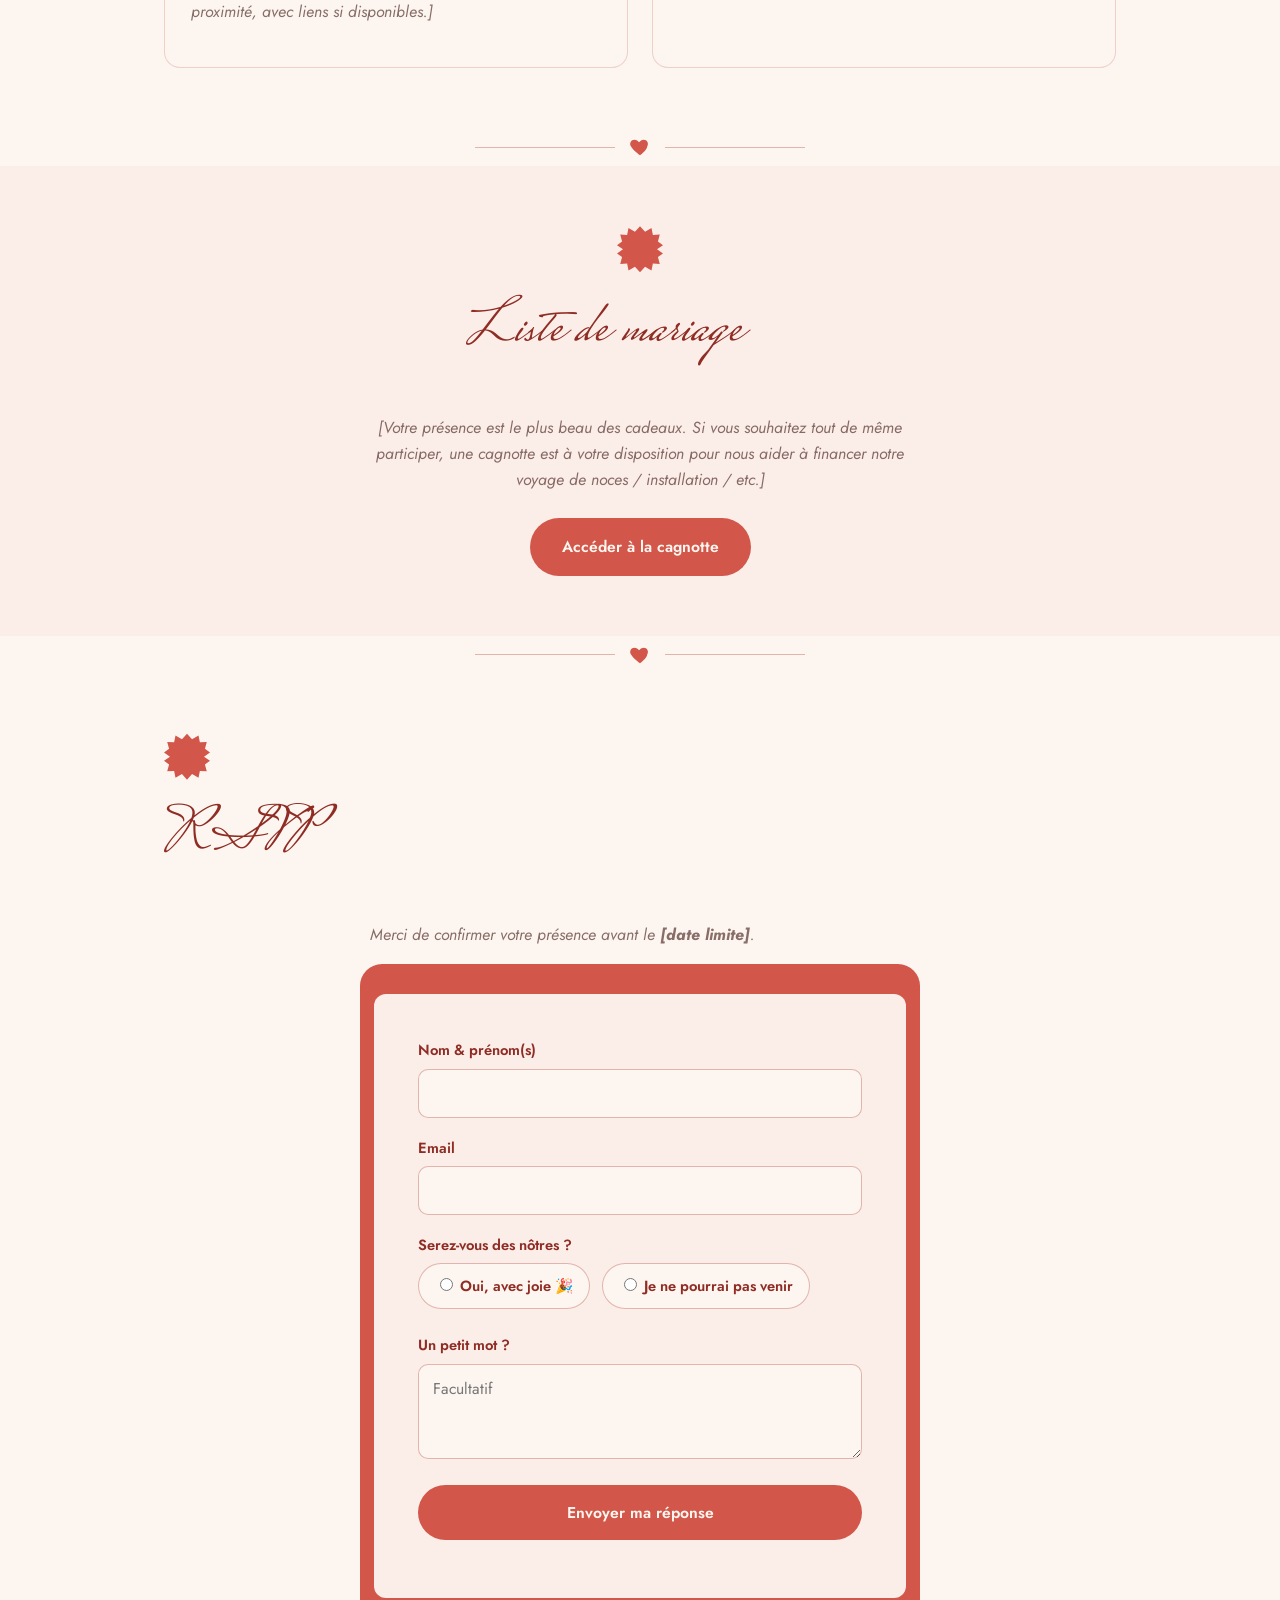
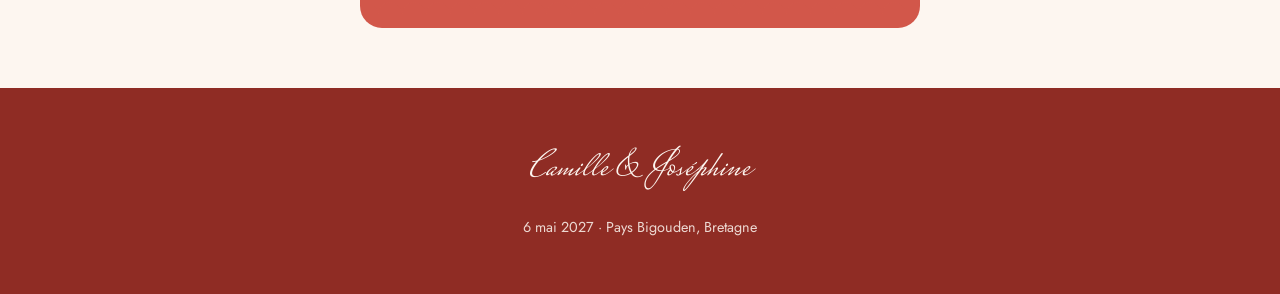
==== commit 2f39ba1b: "Rename index (4).html to index.html" ====
--- a/index.html
+++ b/index.html
@@ -7,7 +7,7 @@
 <meta name="description" content="Le mariage de Camille et Joséphine, le 6 mai 2027 en Pays Bigouden, Finistère.">
 <link rel="preconnect" href="https://fonts.googleapis.com">
 <link rel="preconnect" href="https://fonts.gstatic.com" crossorigin>
-<link href="https://fonts.googleapis.com/css2?family=Caveat:wght@600;700&family=Archivo+Black&family=Work+Sans:wght@400;500;600&display=swap" rel="stylesheet">
+<link href="https://fonts.googleapis.com/css2?family=Mrs+Saint+Delafield&family=Fraunces:opsz,wght@9..144,600;9..144,900&family=Jost:wght@400;500;600&display=swap" rel="stylesheet">
 <link rel="stylesheet" href="style.css">
 </head>
 <body>
@@ -36,27 +36,33 @@
 <!-- HERO -->
 <header class="hero" id="hero">
   <div class="hero-frame">
-    <p class="eyebrow">Le mariage de</p>
-    <h1 class="hero-names">Camille <span class="amp">&amp;</span> Joséphine</h1>
-    <div class="hero-meta">
-      <span class="meta-chip"><svg viewBox="0 0 24 24" width="18" height="18"><path d="M7 2v3M17 2v3M3 9h18M5 5h14a2 2 0 0 1 2 2v12a2 2 0 0 1-2 2H5a2 2 0 0 1-2-2V7a2 2 0 0 1 2-2z" fill="none" stroke="currentColor" stroke-width="1.8" stroke-linecap="round" stroke-linejoin="round"/></svg> 6 mai 2027</span>
-      <span class="meta-chip"><svg viewBox="0 0 24 24" width="18" height="18"><path d="M12 21s-7-6.2-7-11a7 7 0 0 1 14 0c0 4.8-7 11-7 11z" fill="none" stroke="currentColor" stroke-width="1.8" stroke-linecap="round" stroke-linejoin="round"/><circle cx="12" cy="10" r="2.4" fill="none" stroke="currentColor" stroke-width="1.8"/></svg> Pays Bigouden, Finistère sud</span>
+    <svg class="arched-date" viewBox="0 0 340 120" aria-hidden="true">
+      <path id="archPath" d="M 20,110 A 150,150 0 0 1 320,110" fill="none"/>
+      <text><textPath href="#archPath" startOffset="50%" text-anchor="middle">6 MAI 2027 ♥ SAVE THE DATE</textPath></text>
+    </svg>
+    <h1 class="hero-names">Camille <span class="amp script">&amp;</span> Joséphine</h1>
+    <div class="flower-badge">
+      <svg viewBox="0 0 100 100" aria-hidden="true">
+        <path d="M50 5 C58 25,75 25,83 17 C78 35,90 45,100 50 C90 55,78 65,83 83 C75 75,58 75,50 95 C42 75,25 75,17 83 C22 65,10 55,0 50 C10 45,22 35,17 17 C25 25,42 25,50 5Z"/>
+      </svg>
+      <span>On vous attend !</span>
     </div>
     <p class="hero-sub">Pont de l'Ascension — rejoignez-nous en Bretagne pour fêter ça comme il se doit.</p>
     <a href="#rsvp" class="btn btn-primary">Je confirme ma présence</a>
+    <div class="hero-meta">
+      <span class="meta-chip"><svg viewBox="0 0 24 24" width="18" height="18"><path d="M12 21s-7-6.2-7-11a7 7 0 0 1 14 0c0 4.8-7 11-7 11z" fill="none" stroke="currentColor" stroke-width="1.8" stroke-linecap="round" stroke-linejoin="round"/><circle cx="12" cy="10" r="2.4" fill="none" stroke="currentColor" stroke-width="1.8"/></svg> Pays Bigouden, Finistère sud</span>
+    </div>
   </div>
   <div class="hero-art">
     <img src="save-the-date.png" alt="Illustration save the date de Camille et Joséphine, un couple dansant devant un château breton" loading="eager">
   </div>
 </header>
 
-<div class="wave-divider" aria-hidden="true">
-  <svg viewBox="0 0 1200 60" preserveAspectRatio="none"><path d="M0,30 C 200,60 400,0 600,30 C 800,60 1000,0 1200,30 L1200,60 L0,60 Z"/></svg>
-</div>
+<div class="heart-divider" aria-hidden="true"><span></span><svg viewBox="0 0 24 24" width="22" height="22"><path d="M12 21s-7.5-5.3-10-9.8C0.2 7.9 2 4 6 4c2.2 0 3.7 1.2 4.9 2.9C12.1 5.4 14 4 16 4c4 0 5.8 3.9 4 7.2C19.5 15.7 12 21 12 21z" fill="currentColor"/></svg><span></span></div>
 
 <!-- NOTRE HISTOIRE -->
 <section class="section" id="histoire">
-  <p class="section-eyebrow">Chapitre 1</p>
+  <span class="chapter-badge">1</span>
   <h2 class="section-title script">Notre histoire</h2>
   <div class="story-grid">
     <div class="story-card">
@@ -74,13 +80,11 @@
   </div>
 </section>
 
-<div class="wave-divider flip" aria-hidden="true">
-  <svg viewBox="0 0 1200 60" preserveAspectRatio="none"><path d="M0,30 C 200,60 400,0 600,30 C 800,60 1000,0 1200,30 L1200,60 L0,60 Z"/></svg>
-</div>
+<div class="heart-divider" aria-hidden="true"><span></span><svg viewBox="0 0 24 24" width="22" height="22"><path d="M12 21s-7.5-5.3-10-9.8C0.2 7.9 2 4 6 4c2.2 0 3.7 1.2 4.9 2.9C12.1 5.4 14 4 16 4c4 0 5.8 3.9 4 7.2C19.5 15.7 12 21 12 21z" fill="currentColor"/></svg><span></span></div>
 
 <!-- PROGRAMME -->
 <section class="section section-alt" id="programme">
-  <p class="section-eyebrow">Chapitre 2</p>
+  <span class="chapter-badge">2</span>
   <h2 class="section-title script">Le programme</h2>
   <div class="programme-note">
     <p>Le passage à la mairie se fera en tout petit comité, en amont de la fête.</p>
@@ -118,13 +122,11 @@
   </ol>
 </section>
 
-<div class="wave-divider" aria-hidden="true">
-  <svg viewBox="0 0 1200 60" preserveAspectRatio="none"><path d="M0,30 C 200,60 400,0 600,30 C 800,60 1000,0 1200,30 L1200,60 L0,60 Z"/></svg>
-</div>
+<div class="heart-divider" aria-hidden="true"><span></span><svg viewBox="0 0 24 24" width="22" height="22"><path d="M12 21s-7.5-5.3-10-9.8C0.2 7.9 2 4 6 4c2.2 0 3.7 1.2 4.9 2.9C12.1 5.4 14 4 16 4c4 0 5.8 3.9 4 7.2C19.5 15.7 12 21 12 21z" fill="currentColor"/></svg><span></span></div>
 
 <!-- LIEU -->
 <section class="section" id="lieu">
-  <p class="section-eyebrow">Chapitre 3</p>
+  <span class="chapter-badge">3</span>
   <h2 class="section-title script">Le lieu &amp; infos pratiques</h2>
   <div class="lieu-grid">
     <div class="lieu-card">
@@ -147,28 +149,25 @@
   </div>
 </section>
 
-<div class="wave-divider flip" aria-hidden="true">
-  <svg viewBox="0 0 1200 60" preserveAspectRatio="none"><path d="M0,30 C 200,60 400,0 600,30 C 800,60 1000,0 1200,30 L1200,60 L0,60 Z"/></svg>
-</div>
+<div class="heart-divider" aria-hidden="true"><span></span><svg viewBox="0 0 24 24" width="22" height="22"><path d="M12 21s-7.5-5.3-10-9.8C0.2 7.9 2 4 6 4c2.2 0 3.7 1.2 4.9 2.9C12.1 5.4 14 4 16 4c4 0 5.8 3.9 4 7.2C19.5 15.7 12 21 12 21z" fill="currentColor"/></svg><span></span></div>
 
 <!-- CAGNOTTE -->
 <section class="section section-alt section-center" id="cagnotte">
-  <p class="section-eyebrow">Chapitre 4</p>
+  <span class="chapter-badge">4</span>
   <h2 class="section-title script">Liste de mariage</h2>
   <p class="placeholder-text center-text">[Votre présence est le plus beau des cadeaux. Si vous souhaitez tout de même participer, une cagnotte est à votre disposition pour nous aider à financer notre voyage de noces / installation / etc.]</p>
   <a href="#" class="btn btn-primary" id="cagnotteLink">Accéder à la cagnotte</a>
 </section>
 
-<div class="wave-divider" aria-hidden="true">
-  <svg viewBox="0 0 1200 60" preserveAspectRatio="none"><path d="M0,30 C 200,60 400,0 600,30 C 800,60 1000,0 1200,30 L1200,60 L0,60 Z"/></svg>
-</div>
+<div class="heart-divider" aria-hidden="true"><span></span><svg viewBox="0 0 24 24" width="22" height="22"><path d="M12 21s-7.5-5.3-10-9.8C0.2 7.9 2 4 6 4c2.2 0 3.7 1.2 4.9 2.9C12.1 5.4 14 4 16 4c4 0 5.8 3.9 4 7.2C19.5 15.7 12 21 12 21z" fill="currentColor"/></svg><span></span></div>
 
 <!-- RSVP -->
 <section class="section" id="rsvp">
-  <p class="section-eyebrow">Chapitre 5</p>
+  <span class="chapter-badge">5</span>
   <h2 class="section-title script">RSVP</h2>
   <p class="placeholder-text center-text">Merci de confirmer votre présence avant le <strong>[date limite]</strong>.</p>
 
+  <div class="scallop-frame">
   <form class="rsvp-form" id="rsvpForm" data-script-url="https://script.google.com/macros/s/AKfycbwynD4hN0Bq-n5etRB_z1KsgWpVd7TliAiMDUaLTOqiqk0_BMmxBFs6JGlJeWbjoFLMNQ/exec" action="https://script.google.com/macros/s/AKfycbwynD4hN0Bq-n5etRB_z1KsgWpVd7TliAiMDUaLTOqiqk0_BMmxBFs6JGlJeWbjoFLMNQ/exec" method="POST" target="hiddenRsvpFrame">
     <div class="form-row">
       <label for="name">Nom &amp; prénom(s)</label>
@@ -202,18 +201,18 @@
     </div>
     <div id="guestsContainer"></div>
     <div class="form-row">
-    <div class="form-row">
       <label for="message">Un petit mot ?</label>
       <textarea id="message" name="message" rows="3" placeholder="Facultatif"></textarea>
     </div>
     <button type="submit" class="btn btn-primary btn-block">Envoyer ma réponse</button>
     <p class="form-note" id="formNote"></p>
   </form>
+  </div>
   <iframe name="hiddenRsvpFrame" id="hiddenRsvpFrame" style="display:none"></iframe>
 </section>
 
 <footer class="site-footer">
-  <p class="script footer-names">Camille &amp; Joséphine</p>
+  <p class="script footer-names">Camille <span class="amp">&amp;</span> Joséphine</p>
   <p>6 mai 2027 · Pays Bigouden, Bretagne</p>
 </footer>
 
--- a/style.css
+++ b/style.css
@@ -0,0 +1,523 @@
+/* ===== Tokens — palette inspirée du moodboard corail/rose poudré ===== */
+:root {
+  --coral: #d2574a;
+  --coral-dark: #b23b30;
+  --coral-deep: #8f2c24;
+  --blush: #f6d9d2;
+  --blush-light: #fbeee9;
+  --cream: #fdf6f0;
+  --ink: #4a2420;
+
+  --font-script: 'Mrs Saint Delafield', cursive;
+  --font-display: 'Fraunces', serif;
+  --font-body: 'Jost', sans-serif;
+
+  --radius: 16px;
+  --wrap: 1080px;
+}
+
+* { box-sizing: border-box; }
+html { scroll-behavior: smooth; }
+
+body {
+  margin: 0;
+  background: var(--cream);
+  color: var(--ink);
+  font-family: var(--font-body);
+  line-height: 1.65;
+  -webkit-font-smoothing: antialiased;
+}
+
+img { max-width: 100%; display: block; }
+
+.script { font-family: var(--font-script); font-weight: 400; }
+
+/* ===== Scroll progress wave ===== */
+.scroll-wave {
+  position: fixed;
+  top: 0; left: 0; right: 0;
+  height: 5px;
+  z-index: 200;
+  overflow: hidden;
+}
+.scroll-wave svg { width: 100%; height: 100%; }
+.scroll-wave path {
+  fill: none;
+  stroke: var(--coral);
+  stroke-width: 6;
+  stroke-dasharray: 1400;
+  stroke-dashoffset: 1400;
+  transition: stroke-dashoffset 0.1s linear;
+}
+
+/* ===== Nav ===== */
+.site-nav {
+  position: sticky;
+  top: 0;
+  z-index: 100;
+  display: flex;
+  align-items: center;
+  justify-content: space-between;
+  padding: 14px clamp(20px, 5vw, 56px);
+  background: rgba(253, 246, 240, 0.92);
+  backdrop-filter: blur(8px);
+  border-bottom: 1px solid rgba(178, 59, 48, 0.15);
+}
+.nav-mark {
+  font-family: var(--font-display);
+  font-weight: 900;
+  font-size: 1.1rem;
+  letter-spacing: 0.02em;
+  color: var(--coral-deep);
+}
+.nav-links {
+  list-style: none;
+  display: flex;
+  gap: clamp(14px, 2.5vw, 32px);
+  margin: 0;
+  padding: 0;
+  align-items: center;
+}
+.nav-links a {
+  text-decoration: none;
+  color: var(--coral-deep);
+  font-weight: 500;
+  font-size: 0.95rem;
+  transition: color 0.2s ease;
+}
+.nav-links a:hover { color: var(--coral); }
+.nav-cta {
+  background: var(--coral);
+  color: var(--cream) !important;
+  padding: 8px 18px;
+  border-radius: 999px;
+  font-weight: 600;
+}
+.nav-cta:hover { background: var(--coral-dark); color: var(--cream) !important; }
+
+.nav-toggle {
+  display: none;
+  flex-direction: column;
+  gap: 5px;
+  background: none;
+  border: none;
+  cursor: pointer;
+  padding: 6px;
+}
+.nav-toggle span {
+  width: 22px;
+  height: 2px;
+  background: var(--coral-deep);
+  border-radius: 2px;
+}
+
+/* ===== Hero ===== */
+.hero {
+  display: grid;
+  grid-template-columns: 1.1fr 0.9fr;
+  align-items: center;
+  gap: 40px;
+  padding: clamp(30px, 6vw, 70px) clamp(20px, 6vw, 64px) 50px;
+  max-width: var(--wrap);
+  margin: 0 auto;
+}
+.arched-date {
+  width: 260px;
+  max-width: 80%;
+  height: auto;
+  margin-bottom: -10px;
+}
+.arched-date text {
+  font-family: var(--font-display);
+  font-weight: 600;
+  font-size: 12.5px;
+  letter-spacing: 0.12em;
+  fill: var(--coral-dark);
+}
+.hero-names {
+  font-family: var(--font-display);
+  font-weight: 900;
+  font-optical-sizing: auto;
+  font-size: clamp(2.8rem, 7vw, 4.6rem);
+  line-height: 1.02;
+  color: var(--coral-deep);
+  margin: 0 0 18px;
+}
+.hero-names .amp {
+  color: var(--coral);
+  font-size: 1.1em;
+}
+.flower-badge {
+  position: relative;
+  display: inline-flex;
+  align-items: center;
+  justify-content: center;
+  width: 108px;
+  height: 108px;
+  margin-bottom: 16px;
+}
+.flower-badge svg {
+  position: absolute;
+  inset: 0;
+  width: 100%;
+  height: 100%;
+  fill: var(--coral);
+}
+.flower-badge span {
+  position: relative;
+  z-index: 1;
+  color: var(--cream);
+  font-weight: 700;
+  font-size: 0.72rem;
+  text-align: center;
+  line-height: 1.2;
+  padding: 0 14px;
+}
+.hero-meta {
+  display: flex;
+  flex-wrap: wrap;
+  gap: 12px;
+  margin-top: 20px;
+}
+.meta-chip {
+  display: inline-flex;
+  align-items: center;
+  gap: 8px;
+  background: var(--blush-light);
+  border: 1px solid rgba(178, 59, 48, 0.25);
+  color: var(--coral-deep);
+  padding: 8px 16px;
+  border-radius: 999px;
+  font-weight: 600;
+  font-size: 0.92rem;
+}
+.meta-chip svg { color: var(--coral); flex-shrink: 0; }
+.hero-sub {
+  max-width: 42ch;
+  color: var(--ink);
+  opacity: 0.85;
+  font-size: 1.05rem;
+  margin-bottom: 22px;
+}
+.hero-art {
+  border-radius: var(--radius);
+  overflow: hidden;
+  border: 3px solid var(--coral-deep);
+  box-shadow: 8px 8px 0 var(--blush);
+  transform: rotate(1.5deg);
+}
+.hero-art img { width: 100%; height: 100%; object-fit: cover; }
+
+/* ===== Buttons ===== */
+.btn {
+  display: inline-block;
+  text-decoration: none;
+  font-family: var(--font-body);
+  font-weight: 600;
+  font-size: 0.98rem;
+  padding: 14px 30px;
+  border-radius: 999px;
+  border: 2px solid transparent;
+  cursor: pointer;
+  transition: transform 0.15s ease, box-shadow 0.15s ease, background 0.2s ease;
+}
+.btn-primary {
+  background: var(--coral);
+  color: var(--cream);
+}
+.btn-primary:hover { background: var(--coral-dark); transform: translateY(-2px); }
+.btn-ghost {
+  background: transparent;
+  border-color: var(--coral-deep);
+  color: var(--coral-deep);
+}
+.btn-ghost:hover { background: var(--coral-deep); color: var(--cream); }
+.btn-block { width: 100%; text-align: center; }
+
+/* ===== Heart dividers ===== */
+.heart-divider {
+  display: flex;
+  align-items: center;
+  justify-content: center;
+  gap: 14px;
+  padding: 8px 20px;
+  color: var(--coral);
+}
+.heart-divider span {
+  display: block;
+  width: clamp(40px, 12vw, 140px);
+  height: 1px;
+  background: rgba(178, 59, 48, 0.35);
+}
+
+/* ===== Chapter badges (replace plain eyebrow text) ===== */
+.chapter-badge {
+  position: relative;
+  display: inline-flex;
+  align-items: center;
+  justify-content: center;
+  width: 46px;
+  height: 46px;
+  margin-bottom: 10px;
+  font-family: var(--font-display);
+  font-weight: 900;
+  font-size: 1.1rem;
+  color: var(--cream);
+}
+.chapter-badge::before {
+  content: '';
+  position: absolute;
+  inset: 0;
+  background: var(--coral);
+  clip-path: polygon(
+    50% 0%, 61% 12%, 75% 4%, 78% 19%, 93% 18%, 89% 33%,
+    100% 41%, 87% 50%, 100% 59%, 89% 67%, 93% 82%, 78% 81%,
+    75% 96%, 61% 88%, 50% 100%, 39% 88%, 25% 96%, 22% 81%,
+    7% 82%, 11% 67%, 0% 59%, 13% 50%, 0% 41%, 11% 33%,
+    7% 18%, 22% 19%, 25% 4%, 39% 12%
+  );
+}
+
+/* ===== Sections ===== */
+.section {
+  max-width: var(--wrap);
+  margin: 0 auto;
+  padding: 60px clamp(20px, 6vw, 64px);
+}
+.section-alt { background: var(--blush-light); max-width: none; }
+.section-alt > * { max-width: var(--wrap); margin-left: auto; margin-right: auto; }
+.section-center { text-align: center; }
+.section-center .btn { margin-top: 8px; }
+
+.section-title {
+  font-family: var(--font-script);
+  font-weight: 400;
+  font-size: clamp(2.6rem, 5vw, 3.8rem);
+  color: var(--coral-deep);
+  margin: 0 0 32px;
+}
+.center-text { max-width: 60ch; margin-left: auto; margin-right: auto; }
+
+.placeholder-text {
+  color: var(--ink);
+  opacity: 0.65;
+  font-style: italic;
+}
+
+/* ===== Story ===== */
+.story-grid {
+  display: grid;
+  grid-template-columns: repeat(3, 1fr);
+  gap: 26px;
+}
+.story-card {
+  background: var(--blush-light);
+  border-radius: var(--radius);
+  padding: 26px 24px;
+  border-left: 4px solid var(--coral);
+}
+.story-year {
+  display: inline-block;
+  font-family: var(--font-display);
+  font-weight: 700;
+  color: var(--coral-dark);
+  font-size: 0.85rem;
+  margin-bottom: 10px;
+}
+
+/* ===== Programme note ===== */
+.programme-note {
+  background: var(--cream);
+  border: 1px dashed var(--coral);
+  border-radius: var(--radius);
+  padding: 18px 22px;
+  margin-bottom: 32px;
+}
+.programme-note p { margin: 4px 0; }
+.programme-note p:first-child { color: var(--coral-deep); font-weight: 600; font-style: normal; }
+
+/* ===== Timeline ===== */
+.timeline {
+  list-style: none;
+  margin: 0;
+  padding: 0;
+  border-left: 3px solid var(--coral);
+}
+.timeline-item {
+  position: relative;
+  padding: 4px 0 34px 32px;
+}
+.timeline-item::before {
+  content: '';
+  position: absolute;
+  left: -9px;
+  top: 8px;
+  width: 15px;
+  height: 15px;
+  border-radius: 50%;
+  background: var(--coral-dark);
+  border: 3px solid var(--cream);
+  box-shadow: 0 0 0 2px var(--coral);
+}
+.timeline-time {
+  font-family: var(--font-display);
+  font-weight: 700;
+  color: var(--coral-dark);
+  font-size: 0.9rem;
+}
+.timeline-body h3 { margin: 4px 0 6px; color: var(--coral-deep); font-family: var(--font-display); }
+
+/* ===== Lieu ===== */
+.lieu-grid {
+  display: grid;
+  grid-template-columns: repeat(2, 1fr);
+  gap: 24px;
+}
+.lieu-card {
+  background: var(--cream);
+  border: 1px solid rgba(178, 59, 48, 0.2);
+  border-radius: var(--radius);
+  padding: 26px;
+}
+.lieu-card h3 { margin-top: 0; color: var(--coral-deep); font-family: var(--font-display); }
+
+/* ===== Scalloped frame (wavy stamp-style border, RSVP section) ===== */
+.scallop-frame {
+  position: relative;
+  max-width: 560px;
+  margin: 0 auto;
+  padding: 14px;
+  background: var(--coral);
+  border-radius: 22px;
+}
+.scallop-frame::before,
+.scallop-frame::after {
+  content: '';
+  display: block;
+  height: 16px;
+  background-image: radial-gradient(circle at 12px 0, transparent 11px, var(--coral) 12px);
+  background-size: 24px 24px;
+  background-repeat: repeat-x;
+}
+.scallop-frame::after { transform: rotate(180deg); }
+.scallop-frame .rsvp-form { margin: 0; }
+
+/* ===== RSVP form ===== */
+.rsvp-form {
+  background: var(--blush-light);
+  padding: clamp(24px, 4vw, 44px);
+  border-radius: 12px;
+}
+.form-row { margin-bottom: 18px; }
+.form-row label {
+  display: block;
+  font-weight: 600;
+  color: var(--coral-deep);
+  margin-bottom: 6px;
+  font-size: 0.92rem;
+}
+.form-row input[type="text"],
+.form-row input[type="email"],
+.form-row input[type="number"],
+.form-row textarea,
+.form-row select {
+  width: 100%;
+  padding: 12px 14px;
+  border-radius: 10px;
+  border: 1px solid rgba(178, 59, 48, 0.35);
+  background: var(--cream);
+  font-family: var(--font-body);
+  font-size: 0.98rem;
+  color: var(--ink);
+}
+.form-row textarea { resize: vertical; }
+.radio-group { display: flex; gap: 12px; flex-wrap: wrap; }
+.radio-pill {
+  display: flex;
+  align-items: center;
+  gap: 8px;
+  background: var(--cream);
+  border: 1px solid rgba(178, 59, 48, 0.35);
+  padding: 10px 16px;
+  border-radius: 999px;
+  font-weight: 500;
+  cursor: pointer;
+  font-size: 0.92rem;
+}
+.form-note { font-size: 0.88rem; color: var(--coral-dark); text-align: center; }
+
+/* ===== Guest cards (dynamic RSVP fields) ===== */
+.guest-card {
+  background: var(--cream);
+  border: 1px solid rgba(178, 59, 48, 0.3);
+  border-radius: 10px;
+  padding: 16px;
+  margin-bottom: 14px;
+}
+.guest-card-title {
+  font-family: var(--font-display);
+  font-weight: 700;
+  font-size: 0.78rem;
+  color: var(--coral-dark);
+  text-transform: uppercase;
+  letter-spacing: 0.06em;
+  margin: 0 0 10px;
+}
+.guest-card-grid {
+  display: grid;
+  grid-template-columns: 1.3fr 1fr 1fr;
+  gap: 10px;
+}
+.guest-card-grid-2 {
+  grid-template-columns: 1.3fr 1.3fr;
+}
+@media (max-width: 560px) {
+  .guest-card-grid { grid-template-columns: 1fr; }
+}
+
+/* ===== Footer ===== */
+.site-footer {
+  text-align: center;
+  padding: 50px 20px 40px;
+  color: var(--cream);
+  background: var(--coral-deep);
+}
+.footer-names {
+  font-family: var(--font-script);
+  font-size: 2.4rem;
+  margin: 0 0 6px;
+}
+.footer-names .amp { font-family: var(--font-script); }
+.site-footer p:last-child { font-size: 0.9rem; opacity: 0.85; font-family: var(--font-body); }
+
+/* ===== Responsive ===== */
+@media (max-width: 860px) {
+  .hero { grid-template-columns: 1fr; }
+  .hero-art { order: -1; max-width: 340px; margin: 0 auto; }
+  .story-grid { grid-template-columns: 1fr; }
+  .lieu-grid { grid-template-columns: 1fr; }
+}
+
+@media (max-width: 720px) {
+  .nav-toggle { display: flex; }
+  .nav-links {
+    position: absolute;
+    top: 100%;
+    left: 0;
+    right: 0;
+    flex-direction: column;
+    align-items: flex-start;
+    background: var(--cream);
+    padding: 18px clamp(20px, 6vw, 64px) 24px;
+    border-bottom: 1px solid rgba(178, 59, 48, 0.15);
+    display: none;
+    gap: 16px;
+  }
+  .nav-links.open { display: flex; }
+  .nav-cta { align-self: flex-start; }
+}
+
+@media (prefers-reduced-motion: reduce) {
+  html { scroll-behavior: auto; }
+  .btn, .scroll-wave path { transition: none; }
+}
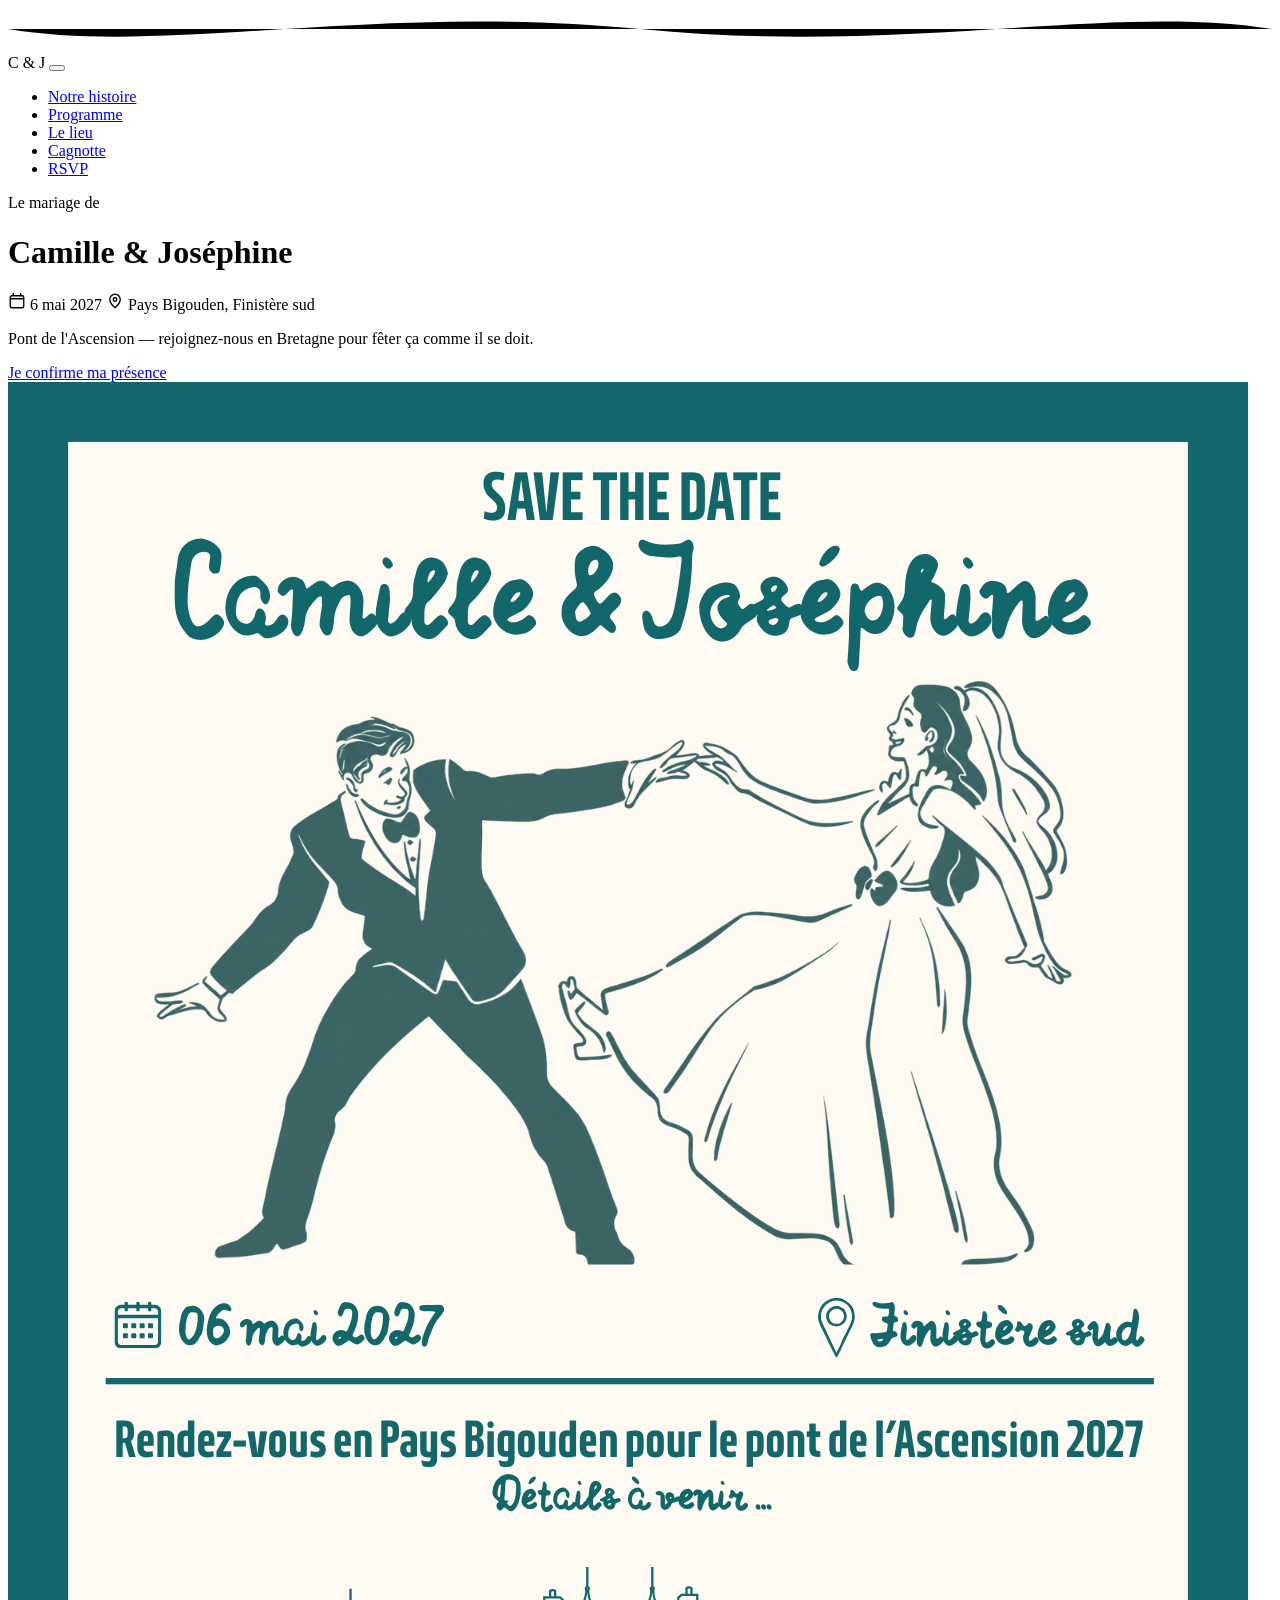
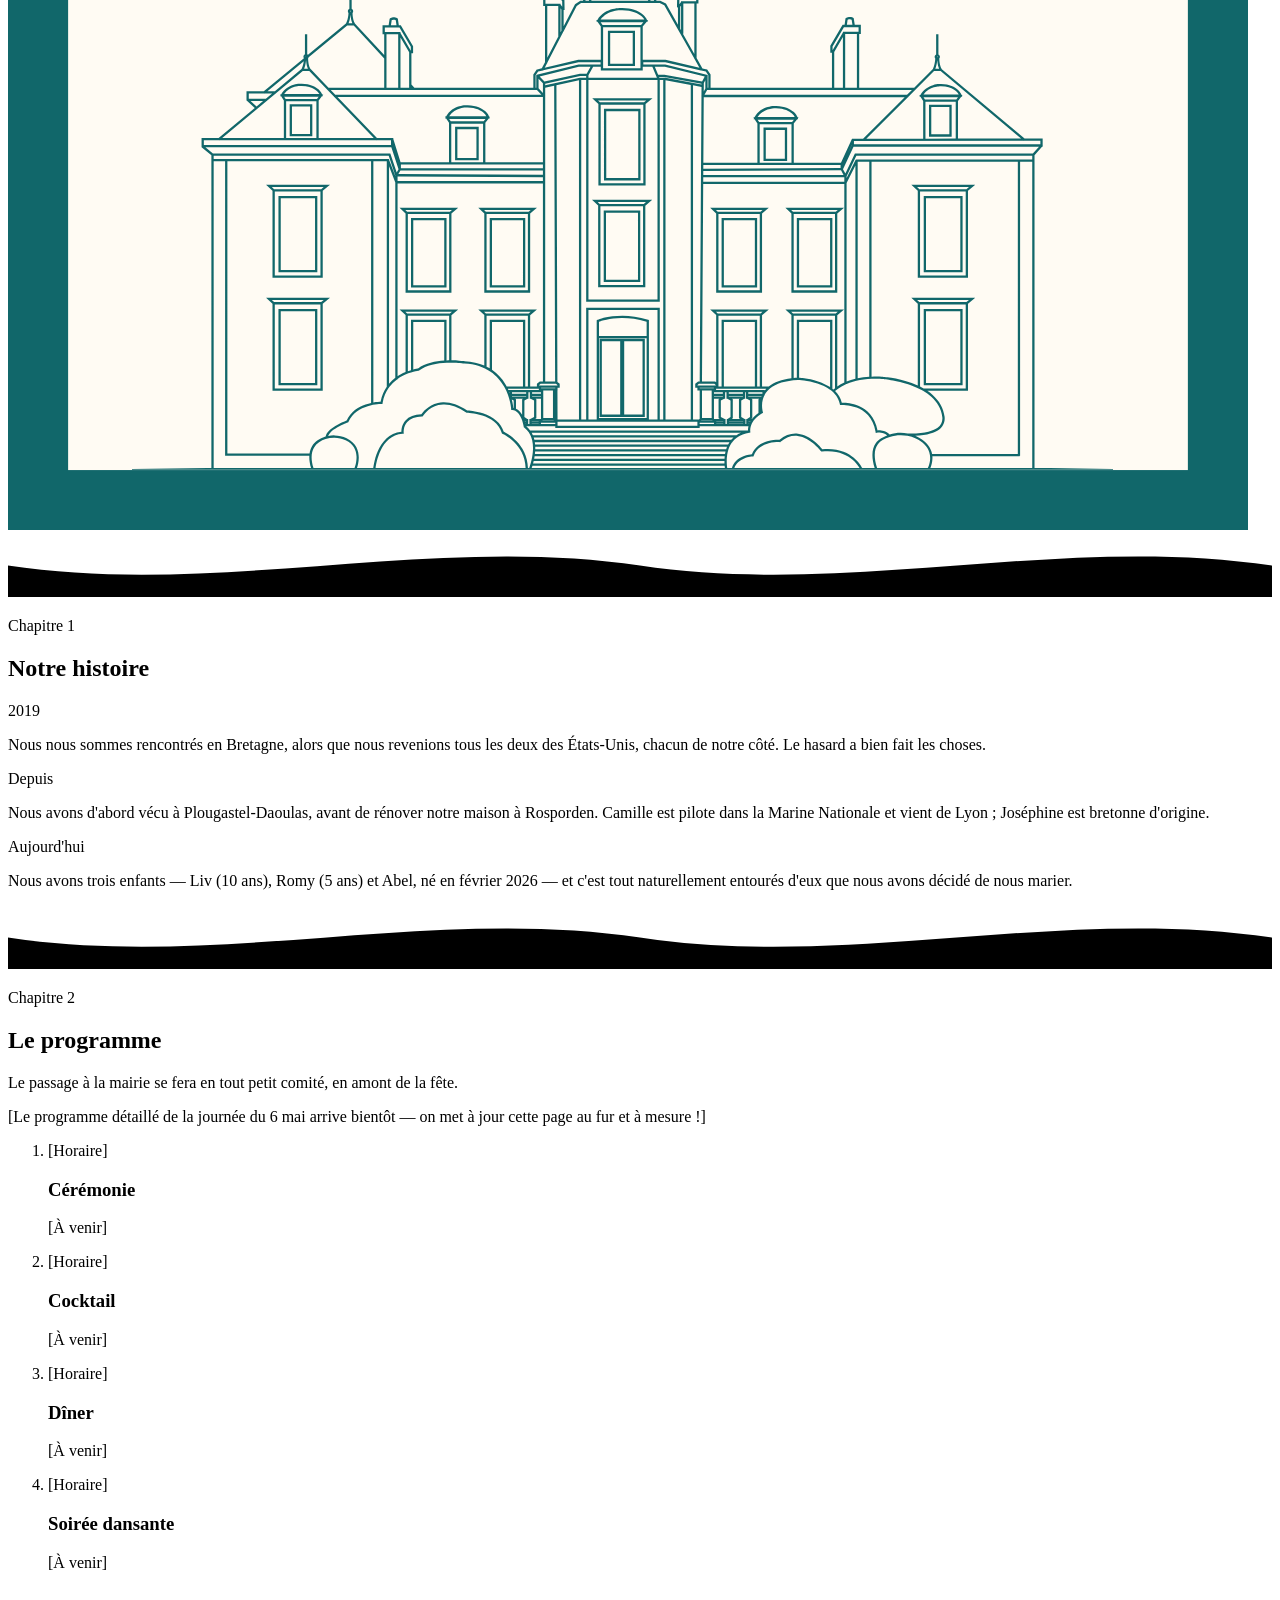
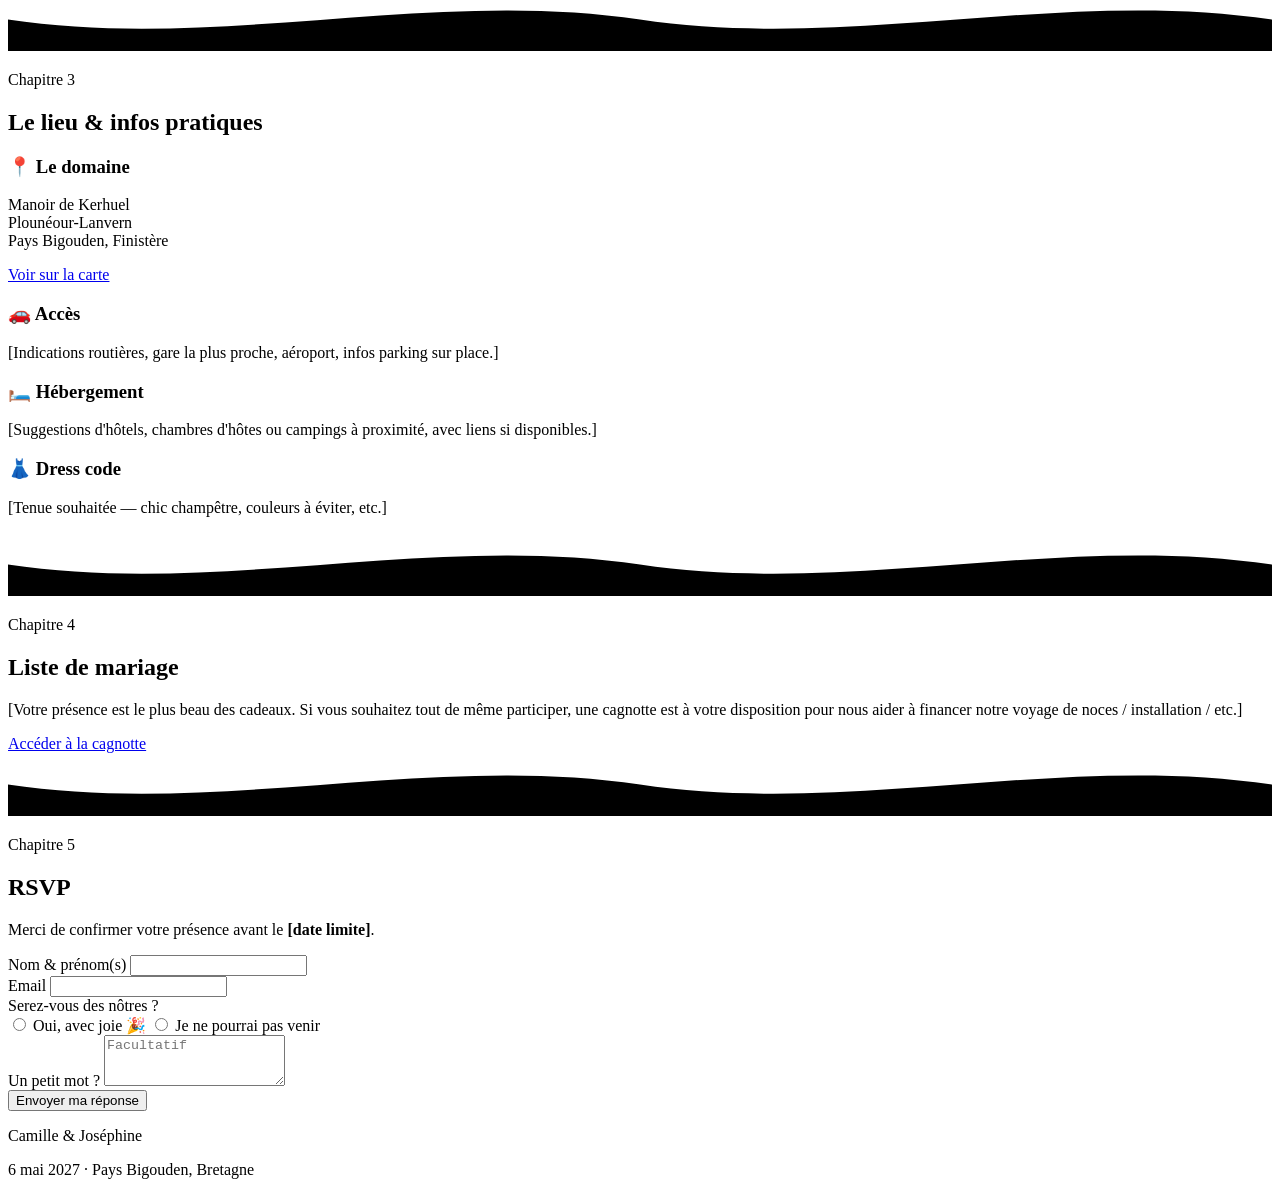
==== commit ba696bab: "Rename index (3).html to index.html" ====
--- a/index.html
+++ b/index.html
@@ -7,7 +7,7 @@
 <meta name="description" content="Le mariage de Camille et Joséphine, le 6 mai 2027 en Pays Bigouden, Finistère.">
 <link rel="preconnect" href="https://fonts.googleapis.com">
 <link rel="preconnect" href="https://fonts.gstatic.com" crossorigin>
-<link href="https://fonts.googleapis.com/css2?family=Mrs+Saint+Delafield&family=Fraunces:opsz,wght@9..144,600;9..144,900&family=Jost:wght@400;500;600&display=swap" rel="stylesheet">
+<link href="https://fonts.googleapis.com/css2?family=Caveat:wght@600;700&family=Archivo+Black&family=Work+Sans:wght@400;500;600&display=swap" rel="stylesheet">
 <link rel="stylesheet" href="style.css">
 </head>
 <body>
@@ -36,33 +36,27 @@
 <!-- HERO -->
 <header class="hero" id="hero">
   <div class="hero-frame">
-    <svg class="arched-date" viewBox="0 0 340 120" aria-hidden="true">
-      <path id="archPath" d="M 20,110 A 150,150 0 0 1 320,110" fill="none"/>
-      <text><textPath href="#archPath" startOffset="50%" text-anchor="middle">6 MAI 2027 ♥ SAVE THE DATE</textPath></text>
-    </svg>
-    <h1 class="hero-names">Camille <span class="amp script">&amp;</span> Joséphine</h1>
-    <div class="flower-badge">
-      <svg viewBox="0 0 100 100" aria-hidden="true">
-        <path d="M50 5 C58 25,75 25,83 17 C78 35,90 45,100 50 C90 55,78 65,83 83 C75 75,58 75,50 95 C42 75,25 75,17 83 C22 65,10 55,0 50 C10 45,22 35,17 17 C25 25,42 25,50 5Z"/>
-      </svg>
-      <span>On vous attend !</span>
+    <p class="eyebrow">Le mariage de</p>
+    <h1 class="hero-names">Camille <span class="amp">&amp;</span> Joséphine</h1>
+    <div class="hero-meta">
+      <span class="meta-chip"><svg viewBox="0 0 24 24" width="18" height="18"><path d="M7 2v3M17 2v3M3 9h18M5 5h14a2 2 0 0 1 2 2v12a2 2 0 0 1-2 2H5a2 2 0 0 1-2-2V7a2 2 0 0 1 2-2z" fill="none" stroke="currentColor" stroke-width="1.8" stroke-linecap="round" stroke-linejoin="round"/></svg> 6 mai 2027</span>
+      <span class="meta-chip"><svg viewBox="0 0 24 24" width="18" height="18"><path d="M12 21s-7-6.2-7-11a7 7 0 0 1 14 0c0 4.8-7 11-7 11z" fill="none" stroke="currentColor" stroke-width="1.8" stroke-linecap="round" stroke-linejoin="round"/><circle cx="12" cy="10" r="2.4" fill="none" stroke="currentColor" stroke-width="1.8"/></svg> Pays Bigouden, Finistère sud</span>
     </div>
     <p class="hero-sub">Pont de l'Ascension — rejoignez-nous en Bretagne pour fêter ça comme il se doit.</p>
     <a href="#rsvp" class="btn btn-primary">Je confirme ma présence</a>
-    <div class="hero-meta">
-      <span class="meta-chip"><svg viewBox="0 0 24 24" width="18" height="18"><path d="M12 21s-7-6.2-7-11a7 7 0 0 1 14 0c0 4.8-7 11-7 11z" fill="none" stroke="currentColor" stroke-width="1.8" stroke-linecap="round" stroke-linejoin="round"/><circle cx="12" cy="10" r="2.4" fill="none" stroke="currentColor" stroke-width="1.8"/></svg> Pays Bigouden, Finistère sud</span>
-    </div>
   </div>
   <div class="hero-art">
     <img src="save-the-date.png" alt="Illustration save the date de Camille et Joséphine, un couple dansant devant un château breton" loading="eager">
   </div>
 </header>
 
-<div class="heart-divider" aria-hidden="true"><span></span><svg viewBox="0 0 24 24" width="22" height="22"><path d="M12 21s-7.5-5.3-10-9.8C0.2 7.9 2 4 6 4c2.2 0 3.7 1.2 4.9 2.9C12.1 5.4 14 4 16 4c4 0 5.8 3.9 4 7.2C19.5 15.7 12 21 12 21z" fill="currentColor"/></svg><span></span></div>
+<div class="wave-divider" aria-hidden="true">
+  <svg viewBox="0 0 1200 60" preserveAspectRatio="none"><path d="M0,30 C 200,60 400,0 600,30 C 800,60 1000,0 1200,30 L1200,60 L0,60 Z"/></svg>
+</div>
 
 <!-- NOTRE HISTOIRE -->
 <section class="section" id="histoire">
-  <span class="chapter-badge">1</span>
+  <p class="section-eyebrow">Chapitre 1</p>
   <h2 class="section-title script">Notre histoire</h2>
   <div class="story-grid">
     <div class="story-card">
@@ -80,11 +74,13 @@
   </div>
 </section>
 
-<div class="heart-divider" aria-hidden="true"><span></span><svg viewBox="0 0 24 24" width="22" height="22"><path d="M12 21s-7.5-5.3-10-9.8C0.2 7.9 2 4 6 4c2.2 0 3.7 1.2 4.9 2.9C12.1 5.4 14 4 16 4c4 0 5.8 3.9 4 7.2C19.5 15.7 12 21 12 21z" fill="currentColor"/></svg><span></span></div>
+<div class="wave-divider flip" aria-hidden="true">
+  <svg viewBox="0 0 1200 60" preserveAspectRatio="none"><path d="M0,30 C 200,60 400,0 600,30 C 800,60 1000,0 1200,30 L1200,60 L0,60 Z"/></svg>
+</div>
 
 <!-- PROGRAMME -->
 <section class="section section-alt" id="programme">
-  <span class="chapter-badge">2</span>
+  <p class="section-eyebrow">Chapitre 2</p>
   <h2 class="section-title script">Le programme</h2>
   <div class="programme-note">
     <p>Le passage à la mairie se fera en tout petit comité, en amont de la fête.</p>
@@ -122,11 +118,13 @@
   </ol>
 </section>
 
-<div class="heart-divider" aria-hidden="true"><span></span><svg viewBox="0 0 24 24" width="22" height="22"><path d="M12 21s-7.5-5.3-10-9.8C0.2 7.9 2 4 6 4c2.2 0 3.7 1.2 4.9 2.9C12.1 5.4 14 4 16 4c4 0 5.8 3.9 4 7.2C19.5 15.7 12 21 12 21z" fill="currentColor"/></svg><span></span></div>
+<div class="wave-divider" aria-hidden="true">
+  <svg viewBox="0 0 1200 60" preserveAspectRatio="none"><path d="M0,30 C 200,60 400,0 600,30 C 800,60 1000,0 1200,30 L1200,60 L0,60 Z"/></svg>
+</div>
 
 <!-- LIEU -->
 <section class="section" id="lieu">
-  <span class="chapter-badge">3</span>
+  <p class="section-eyebrow">Chapitre 3</p>
   <h2 class="section-title script">Le lieu &amp; infos pratiques</h2>
   <div class="lieu-grid">
     <div class="lieu-card">
@@ -149,25 +147,28 @@
   </div>
 </section>
 
-<div class="heart-divider" aria-hidden="true"><span></span><svg viewBox="0 0 24 24" width="22" height="22"><path d="M12 21s-7.5-5.3-10-9.8C0.2 7.9 2 4 6 4c2.2 0 3.7 1.2 4.9 2.9C12.1 5.4 14 4 16 4c4 0 5.8 3.9 4 7.2C19.5 15.7 12 21 12 21z" fill="currentColor"/></svg><span></span></div>
+<div class="wave-divider flip" aria-hidden="true">
+  <svg viewBox="0 0 1200 60" preserveAspectRatio="none"><path d="M0,30 C 200,60 400,0 600,30 C 800,60 1000,0 1200,30 L1200,60 L0,60 Z"/></svg>
+</div>
 
 <!-- CAGNOTTE -->
 <section class="section section-alt section-center" id="cagnotte">
-  <span class="chapter-badge">4</span>
+  <p class="section-eyebrow">Chapitre 4</p>
   <h2 class="section-title script">Liste de mariage</h2>
   <p class="placeholder-text center-text">[Votre présence est le plus beau des cadeaux. Si vous souhaitez tout de même participer, une cagnotte est à votre disposition pour nous aider à financer notre voyage de noces / installation / etc.]</p>
   <a href="#" class="btn btn-primary" id="cagnotteLink">Accéder à la cagnotte</a>
 </section>
 
-<div class="heart-divider" aria-hidden="true"><span></span><svg viewBox="0 0 24 24" width="22" height="22"><path d="M12 21s-7.5-5.3-10-9.8C0.2 7.9 2 4 6 4c2.2 0 3.7 1.2 4.9 2.9C12.1 5.4 14 4 16 4c4 0 5.8 3.9 4 7.2C19.5 15.7 12 21 12 21z" fill="currentColor"/></svg><span></span></div>
+<div class="wave-divider" aria-hidden="true">
+  <svg viewBox="0 0 1200 60" preserveAspectRatio="none"><path d="M0,30 C 200,60 400,0 600,30 C 800,60 1000,0 1200,30 L1200,60 L0,60 Z"/></svg>
+</div>
 
 <!-- RSVP -->
 <section class="section" id="rsvp">
-  <span class="chapter-badge">5</span>
+  <p class="section-eyebrow">Chapitre 5</p>
   <h2 class="section-title script">RSVP</h2>
   <p class="placeholder-text center-text">Merci de confirmer votre présence avant le <strong>[date limite]</strong>.</p>
 
-  <div class="scallop-frame">
   <form class="rsvp-form" id="rsvpForm" data-script-url="https://script.google.com/macros/s/AKfycbwynD4hN0Bq-n5etRB_z1KsgWpVd7TliAiMDUaLTOqiqk0_BMmxBFs6JGlJeWbjoFLMNQ/exec" action="https://script.google.com/macros/s/AKfycbwynD4hN0Bq-n5etRB_z1KsgWpVd7TliAiMDUaLTOqiqk0_BMmxBFs6JGlJeWbjoFLMNQ/exec" method="POST" target="hiddenRsvpFrame">
     <div class="form-row">
       <label for="name">Nom &amp; prénom(s)</label>
@@ -201,18 +202,18 @@
     </div>
     <div id="guestsContainer"></div>
     <div class="form-row">
+    <div class="form-row">
       <label for="message">Un petit mot ?</label>
       <textarea id="message" name="message" rows="3" placeholder="Facultatif"></textarea>
     </div>
     <button type="submit" class="btn btn-primary btn-block">Envoyer ma réponse</button>
     <p class="form-note" id="formNote"></p>
   </form>
-  </div>
   <iframe name="hiddenRsvpFrame" id="hiddenRsvpFrame" style="display:none"></iframe>
 </section>
 
 <footer class="site-footer">
-  <p class="script footer-names">Camille <span class="amp">&amp;</span> Joséphine</p>
+  <p class="script footer-names">Camille &amp; Joséphine</p>
   <p>6 mai 2027 · Pays Bigouden, Bretagne</p>
 </footer>
 
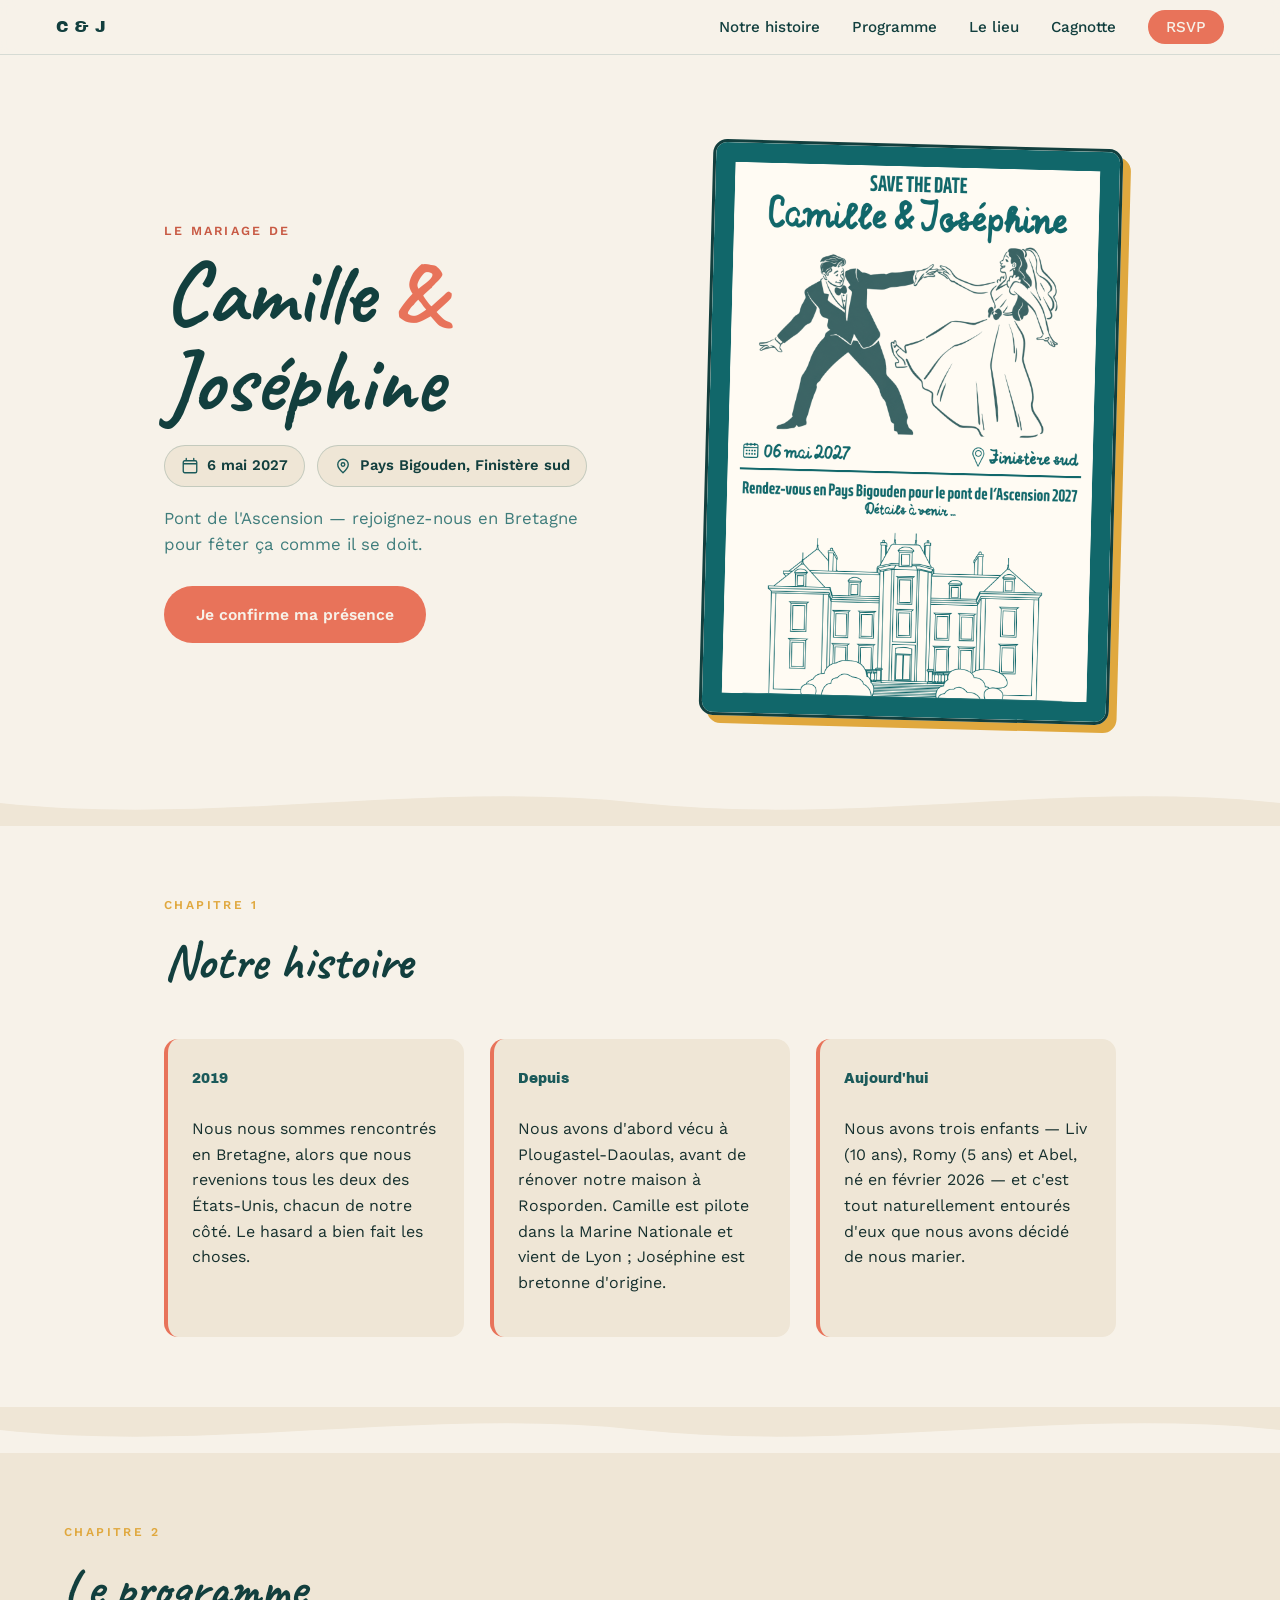
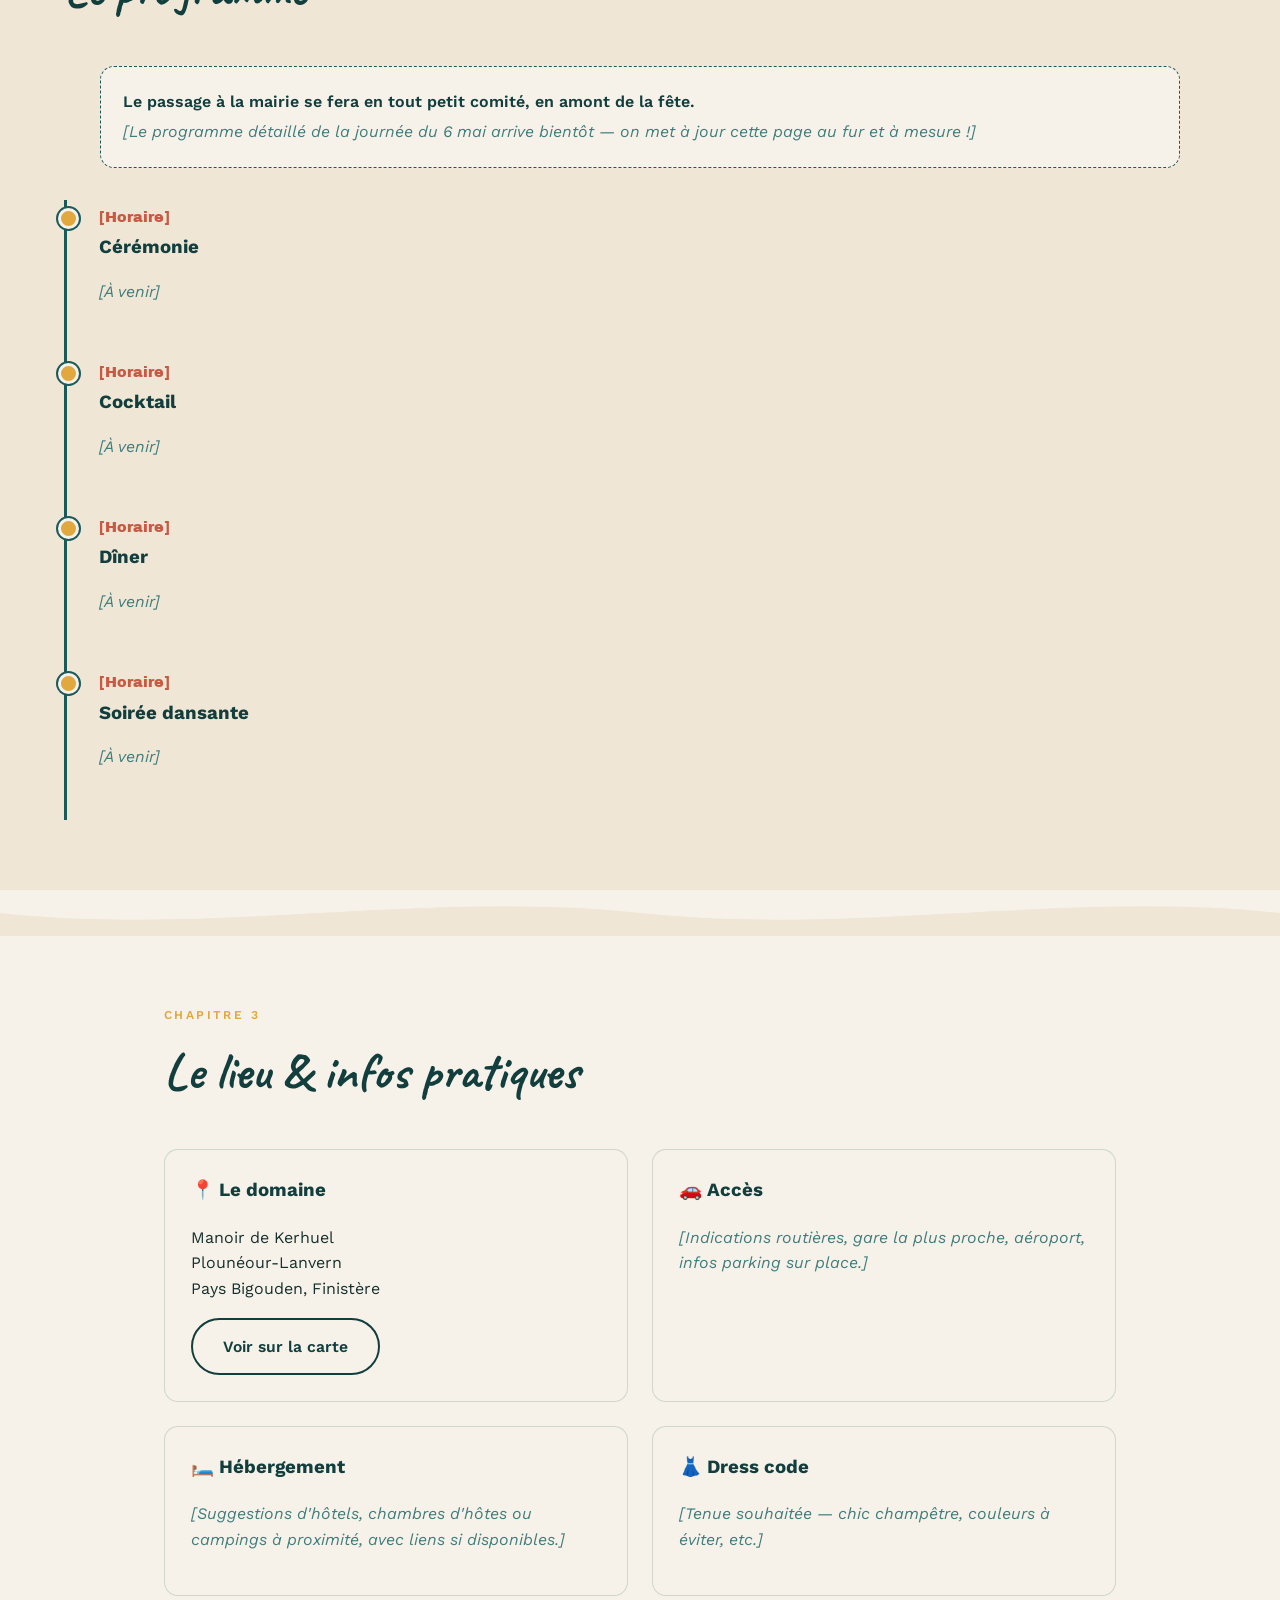
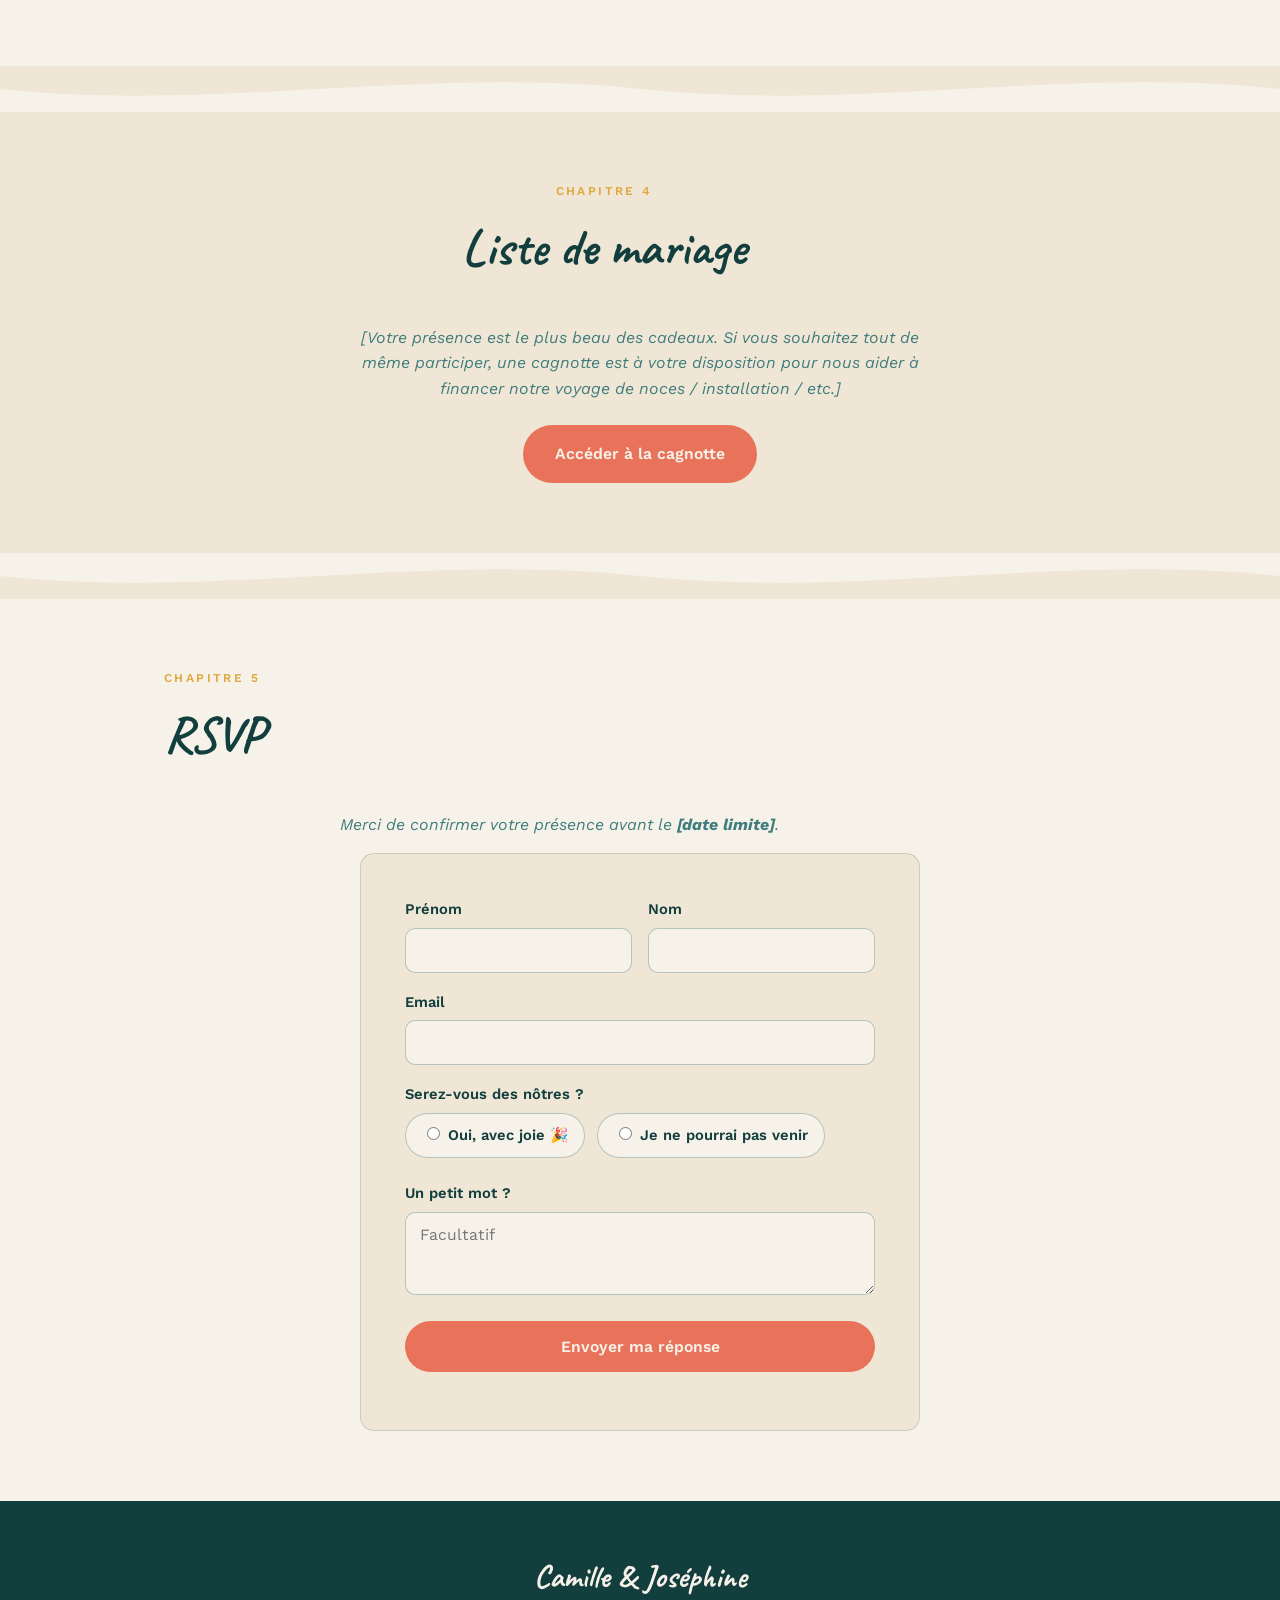
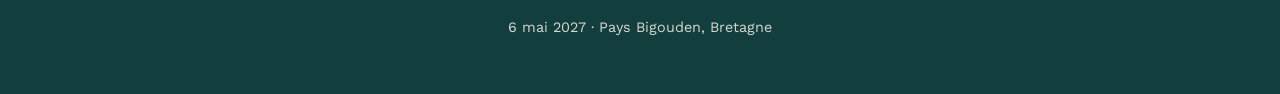
==== commit 2c068a6b: "Rename index (5).html to index.html" ====
--- a/index.html
+++ b/index.html
@@ -170,9 +170,15 @@
   <p class="placeholder-text center-text">Merci de confirmer votre présence avant le <strong>[date limite]</strong>.</p>
 
   <form class="rsvp-form" id="rsvpForm" data-script-url="https://script.google.com/macros/s/AKfycbwynD4hN0Bq-n5etRB_z1KsgWpVd7TliAiMDUaLTOqiqk0_BMmxBFs6JGlJeWbjoFLMNQ/exec" action="https://script.google.com/macros/s/AKfycbwynD4hN0Bq-n5etRB_z1KsgWpVd7TliAiMDUaLTOqiqk0_BMmxBFs6JGlJeWbjoFLMNQ/exec" method="POST" target="hiddenRsvpFrame">
-    <div class="form-row">
-      <label for="name">Nom &amp; prénom(s)</label>
-      <input type="text" id="name" name="name" required>
+    <div class="form-row form-row-split">
+      <div>
+        <label for="contact_firstname">Prénom</label>
+        <input type="text" id="contact_firstname" name="contact_firstname" required>
+      </div>
+      <div>
+        <label for="contact_lastname">Nom</label>
+        <input type="text" id="contact_lastname" name="contact_lastname" required>
+      </div>
     </div>
     <div class="form-row">
       <label for="email">Email</label>
@@ -185,23 +191,22 @@
         <label class="radio-pill"><input type="radio" name="presence" value="non" required> Je ne pourrai pas venir</label>
       </div>
     </div>
-    <div class="form-row" id="guestCountRow" hidden>
-      <label for="guestCount">Nombre de convives (vous inclus)</label>
-      <select id="guestCount" name="guestCount">
-        <option value="1">1</option>
-        <option value="2">2</option>
-        <option value="3">3</option>
-        <option value="4">4</option>
-        <option value="5">5</option>
-        <option value="6">6</option>
-        <option value="7">7</option>
-        <option value="8">8</option>
-        <option value="9">9</option>
-        <option value="10">10</option>
+    <div class="form-row" id="contactProfileRow" hidden>
+      <label for="contactProfile">Votre profil</label>
+      <select id="contactProfile">
+        <option value="Adulte - Omnivore">Adulte - Omnivore</option>
+        <option value="Adulte - Végétarien">Adulte - Végétarien</option>
+        <option value="Enfant - Omnivore">Enfant - Omnivore</option>
+        <option value="Enfant - Végétarien">Enfant - Végétarien</option>
+        <option value="Bébé">Bébé</option>
       </select>
     </div>
-    <div id="guestsContainer"></div>
-    <div class="form-row">
+    <div id="householdSuggestions" class="household-suggestions" hidden></div>
+    <div class="form-row" id="extraGuestsSection" hidden>
+      <label>Autres convives non listés</label>
+      <div id="extraGuestsContainer"></div>
+      <button type="button" id="addGuestBtn" class="btn btn-ghost btn-small">+ Ajouter un convive</button>
+    </div>
     <div class="form-row">
       <label for="message">Un petit mot ?</label>
       <textarea id="message" name="message" rows="3" placeholder="Facultatif"></textarea>
--- a/style.css
+++ b/style.css
@@ -0,0 +1,444 @@
+/* ===== Tokens ===== */
+:root {
+  --teal-deep: #123f3e;
+  --teal: #1b5a5a;
+  --teal-soft: #3f7d7c;
+  --cream: #f7f2e9;
+  --cream-alt: #efe6d6;
+  --coral: #e8735a;
+  --coral-dark: #c85a44;
+  --mustard: #e0a83e;
+  --ink: #16302e;
+
+  --font-script: 'Caveat', cursive;
+  --font-display: 'Archivo Black', sans-serif;
+  --font-body: 'Work Sans', sans-serif;
+
+  --radius: 14px;
+  --wrap: 1080px;
+}
+
+* { box-sizing: border-box; }
+html { scroll-behavior: smooth; }
+
+body {
+  margin: 0;
+  background: var(--cream);
+  color: var(--ink);
+  font-family: var(--font-body);
+  line-height: 1.6;
+  -webkit-font-smoothing: antialiased;
+}
+
+img { max-width: 100%; display: block; }
+
+.script { font-family: var(--font-script); font-weight: 700; }
+
+/* ===== Scroll progress wave ===== */
+.scroll-wave {
+  position: fixed;
+  top: 0; left: 0; right: 0;
+  height: 6px;
+  z-index: 200;
+  overflow: hidden;
+}
+.scroll-wave svg { width: 100%; height: 100%; }
+.scroll-wave path {
+  fill: none;
+  stroke: var(--coral);
+  stroke-width: 6;
+  stroke-dasharray: 1400;
+  stroke-dashoffset: 1400;
+  transition: stroke-dashoffset 0.1s linear;
+}
+
+/* ===== Nav ===== */
+.site-nav {
+  position: sticky;
+  top: 0;
+  z-index: 100;
+  display: flex;
+  align-items: center;
+  justify-content: space-between;
+  padding: 14px clamp(20px, 5vw, 56px);
+  background: rgba(247, 242, 233, 0.9);
+  backdrop-filter: blur(8px);
+  border-bottom: 1px solid rgba(27, 90, 90, 0.15);
+}
+.nav-mark {
+  font-family: var(--font-display);
+  font-size: 1rem;
+  letter-spacing: 0.04em;
+  color: var(--teal-deep);
+}
+.nav-links {
+  list-style: none;
+  display: flex;
+  gap: clamp(14px, 2.5vw, 32px);
+  margin: 0;
+  padding: 0;
+  align-items: center;
+}
+.nav-links a {
+  text-decoration: none;
+  color: var(--teal-deep);
+  font-weight: 500;
+  font-size: 0.95rem;
+  transition: color 0.2s ease;
+}
+.nav-links a:hover { color: var(--coral); }
+.nav-cta {
+  background: var(--coral);
+  color: var(--cream) !important;
+  padding: 8px 18px;
+  border-radius: 999px;
+  font-weight: 600;
+}
+.nav-cta:hover { background: var(--coral-dark); color: var(--cream) !important; }
+
+.nav-toggle {
+  display: none;
+  flex-direction: column;
+  gap: 5px;
+  background: none;
+  border: none;
+  cursor: pointer;
+  padding: 6px;
+}
+.nav-toggle span {
+  width: 22px;
+  height: 2px;
+  background: var(--teal-deep);
+  border-radius: 2px;
+}
+
+/* ===== Hero ===== */
+.hero {
+  display: grid;
+  grid-template-columns: 1.1fr 0.9fr;
+  align-items: center;
+  gap: 40px;
+  padding: clamp(40px, 7vw, 90px) clamp(20px, 6vw, 64px) 60px;
+  max-width: var(--wrap);
+  margin: 0 auto;
+}
+.eyebrow {
+  text-transform: uppercase;
+  letter-spacing: 0.18em;
+  font-size: 0.78rem;
+  font-weight: 600;
+  color: var(--coral-dark);
+  margin: 0 0 8px;
+}
+.hero-names {
+  font-family: var(--font-script);
+  font-weight: 700;
+  font-size: clamp(3rem, 8vw, 5.5rem);
+  line-height: 1;
+  color: var(--teal-deep);
+  margin: 0 0 20px;
+}
+.hero-names .amp { color: var(--coral); }
+.hero-meta {
+  display: flex;
+  flex-wrap: wrap;
+  gap: 12px;
+  margin-bottom: 18px;
+}
+.meta-chip {
+  display: inline-flex;
+  align-items: center;
+  gap: 8px;
+  background: var(--cream-alt);
+  border: 1px solid rgba(27,90,90,0.2);
+  color: var(--teal-deep);
+  padding: 8px 16px;
+  border-radius: 999px;
+  font-weight: 600;
+  font-size: 0.92rem;
+}
+.meta-chip svg { color: var(--teal); flex-shrink: 0; }
+.hero-sub {
+  max-width: 42ch;
+  color: var(--teal-soft);
+  font-size: 1.05rem;
+  margin-bottom: 28px;
+}
+.hero-art {
+  border-radius: var(--radius);
+  overflow: hidden;
+  border: 3px solid var(--teal-deep);
+  box-shadow: 8px 8px 0 var(--mustard);
+  transform: rotate(1.5deg);
+}
+.hero-art img { width: 100%; height: 100%; object-fit: cover; }
+
+/* ===== Buttons ===== */
+.btn {
+  display: inline-block;
+  text-decoration: none;
+  font-family: var(--font-body);
+  font-weight: 600;
+  font-size: 0.98rem;
+  padding: 14px 30px;
+  border-radius: 999px;
+  border: 2px solid transparent;
+  cursor: pointer;
+  transition: transform 0.15s ease, box-shadow 0.15s ease, background 0.2s ease;
+}
+.btn-primary {
+  background: var(--coral);
+  color: var(--cream);
+}
+.btn-primary:hover { background: var(--coral-dark); transform: translateY(-2px); }
+.btn-ghost {
+  background: transparent;
+  border-color: var(--teal-deep);
+  color: var(--teal-deep);
+}
+.btn-ghost:hover { background: var(--teal-deep); color: var(--cream); }
+.btn-block { width: 100%; text-align: center; }
+
+/* ===== Wave dividers ===== */
+.wave-divider { line-height: 0; color: var(--teal); }
+.wave-divider svg { width: 100%; height: 46px; }
+.wave-divider path { fill: var(--cream-alt); }
+.wave-divider.flip { transform: rotate(180deg); }
+.section-alt .wave-divider path,
+.wave-divider + .section-alt { background: var(--cream-alt); }
+
+/* ===== Sections ===== */
+.section {
+  max-width: var(--wrap);
+  margin: 0 auto;
+  padding: 70px clamp(20px, 6vw, 64px);
+}
+.section-alt { background: var(--cream-alt); max-width: none; }
+.section-alt > * { max-width: var(--wrap); margin-left: auto; margin-right: auto; }
+.section-center { text-align: center; }
+.section-center .btn { margin-top: 8px; }
+
+.section-eyebrow {
+  text-transform: uppercase;
+  letter-spacing: 0.2em;
+  font-size: 0.75rem;
+  font-weight: 600;
+  color: var(--mustard);
+  margin: 0 0 6px;
+}
+.section-title {
+  font-size: clamp(2.2rem, 4vw, 3.2rem);
+  color: var(--teal-deep);
+  margin: 0 0 36px;
+}
+.center-text { max-width: 60ch; margin-left: auto; margin-right: auto; }
+
+.placeholder-text {
+  color: var(--teal-soft);
+  font-style: italic;
+}
+
+/* ===== Story ===== */
+.story-grid {
+  display: grid;
+  grid-template-columns: repeat(3, 1fr);
+  gap: 26px;
+}
+.story-card {
+  background: var(--cream-alt);
+  border-radius: var(--radius);
+  padding: 26px 24px;
+  border-left: 4px solid var(--coral);
+}
+.story-year {
+  display: inline-block;
+  font-family: var(--font-display);
+  color: var(--teal);
+  font-size: 0.85rem;
+  margin-bottom: 10px;
+}
+
+/* ===== Programme note ===== */
+.programme-note {
+  background: var(--cream);
+  border: 1px dashed var(--teal);
+  border-radius: var(--radius);
+  padding: 18px 22px;
+  margin-bottom: 32px;
+}
+.programme-note p { margin: 4px 0; }
+.programme-note p:first-child { color: var(--teal-deep); font-weight: 600; font-style: normal; }
+
+/* ===== Timeline ===== */
+.timeline {
+  list-style: none;
+  margin: 0;
+  padding: 0;
+  border-left: 3px solid var(--teal);
+}
+.timeline-item {
+  position: relative;
+  padding: 4px 0 34px 32px;
+}
+.timeline-item::before {
+  content: '';
+  position: absolute;
+  left: -9px;
+  top: 8px;
+  width: 15px;
+  height: 15px;
+  border-radius: 50%;
+  background: var(--mustard);
+  border: 3px solid var(--cream);
+  box-shadow: 0 0 0 2px var(--teal);
+}
+.timeline-time {
+  font-family: var(--font-display);
+  color: var(--coral-dark);
+  font-size: 0.9rem;
+}
+.timeline-body h3 { margin: 4px 0 6px; color: var(--teal-deep); }
+
+/* ===== Lieu ===== */
+.lieu-grid {
+  display: grid;
+  grid-template-columns: repeat(2, 1fr);
+  gap: 24px;
+}
+.lieu-card {
+  background: var(--cream);
+  border: 1px solid rgba(27,90,90,0.18);
+  border-radius: var(--radius);
+  padding: 26px;
+}
+.lieu-card h3 { margin-top: 0; color: var(--teal-deep); }
+
+/* ===== RSVP form ===== */
+.rsvp-form {
+  max-width: 560px;
+  margin: 0 auto;
+  background: var(--cream-alt);
+  padding: clamp(24px, 4vw, 44px);
+  border-radius: var(--radius);
+  border: 1px solid rgba(27,90,90,0.18);
+}
+.form-row { margin-bottom: 18px; }
+.form-row label {
+  display: block;
+  font-weight: 600;
+  color: var(--teal-deep);
+  margin-bottom: 6px;
+  font-size: 0.92rem;
+}
+.form-row input[type="text"],
+.form-row input[type="email"],
+.form-row input[type="number"],
+.form-row textarea {
+  width: 100%;
+  padding: 12px 14px;
+  border-radius: 10px;
+  border: 1px solid rgba(27,90,90,0.3);
+  background: var(--cream);
+  font-family: var(--font-body);
+  font-size: 0.98rem;
+  color: var(--ink);
+}
+.form-row textarea { resize: vertical; }
+.form-row-split {
+  display: grid;
+  grid-template-columns: 1fr 1fr;
+  gap: 16px;
+}
+.form-row select {
+  width: 100%;
+  padding: 12px 14px;
+  border-radius: 10px;
+  border: 1px solid rgba(27,90,90,0.3);
+  background: var(--cream);
+  font-family: var(--font-body);
+  font-size: 0.98rem;
+  color: var(--ink);
+}
+.guest-card {
+  background: var(--cream);
+  border: 1px solid rgba(27,90,90,0.25);
+  border-radius: 10px;
+  padding: 16px;
+  margin-bottom: 14px;
+}
+.guest-card-title {
+  font-family: var(--font-display);
+  font-size: 0.78rem;
+  color: var(--coral-dark);
+  text-transform: uppercase;
+  letter-spacing: 0.06em;
+  margin: 0 0 10px;
+}
+.guest-card-grid {
+  display: grid;
+  grid-template-columns: 1.3fr 1fr 1fr;
+  gap: 10px;
+}
+.guest-card-grid-2 {
+  grid-template-columns: 1.3fr 1.3fr;
+}
+@media (max-width: 560px) {
+  .guest-card-grid { grid-template-columns: 1fr; }
+}
+
+.radio-group { display: flex; gap: 12px; flex-wrap: wrap; }
+.radio-pill {
+  display: flex;
+  align-items: center;
+  gap: 8px;
+  background: var(--cream);
+  border: 1px solid rgba(27,90,90,0.3);
+  padding: 10px 16px;
+  border-radius: 999px;
+  font-weight: 500;
+  cursor: pointer;
+  font-size: 0.92rem;
+}
+.form-note { font-size: 0.88rem; color: var(--teal-soft); text-align: center; }
+
+/* ===== Footer ===== */
+.site-footer {
+  text-align: center;
+  padding: 50px 20px 40px;
+  color: var(--cream);
+  background: var(--teal-deep);
+}
+.footer-names { font-size: 2rem; margin: 0 0 6px; }
+.site-footer p:last-child { font-size: 0.9rem; opacity: 0.85; }
+
+/* ===== Responsive ===== */
+@media (max-width: 860px) {
+  .hero { grid-template-columns: 1fr; }
+  .hero-art { order: -1; max-width: 340px; margin: 0 auto; }
+  .story-grid { grid-template-columns: 1fr; }
+  .lieu-grid { grid-template-columns: 1fr; }
+}
+
+@media (max-width: 720px) {
+  .nav-toggle { display: flex; }
+  .nav-links {
+    position: absolute;
+    top: 100%;
+    left: 0;
+    right: 0;
+    flex-direction: column;
+    align-items: flex-start;
+    background: var(--cream);
+    padding: 18px clamp(20px, 6vw, 64px) 24px;
+    border-bottom: 1px solid rgba(27,90,90,0.15);
+    display: none;
+    gap: 16px;
+  }
+  .nav-links.open { display: flex; }
+  .nav-cta { align-self: flex-start; }
+}
+
+@media (prefers-reduced-motion: reduce) {
+  html { scroll-behavior: auto; }
+  .btn, .scroll-wave path { transition: none; }
+}
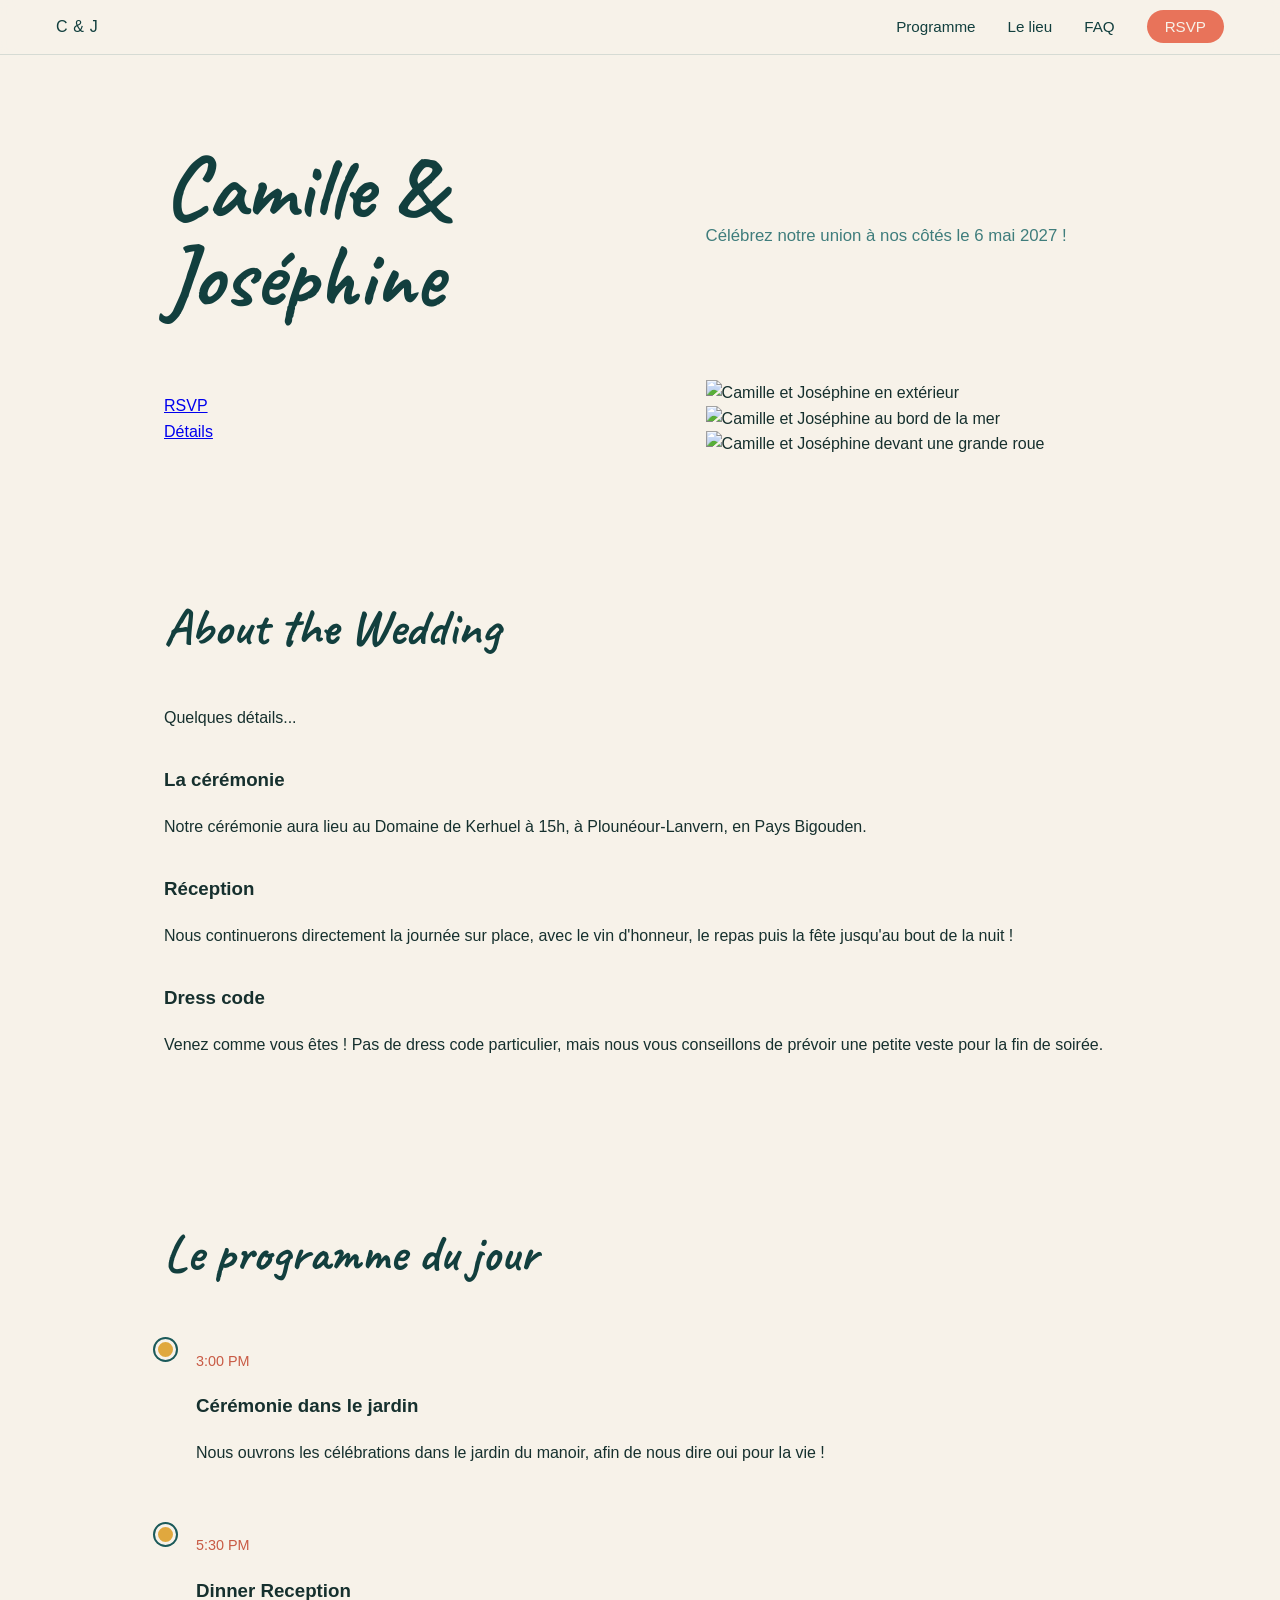
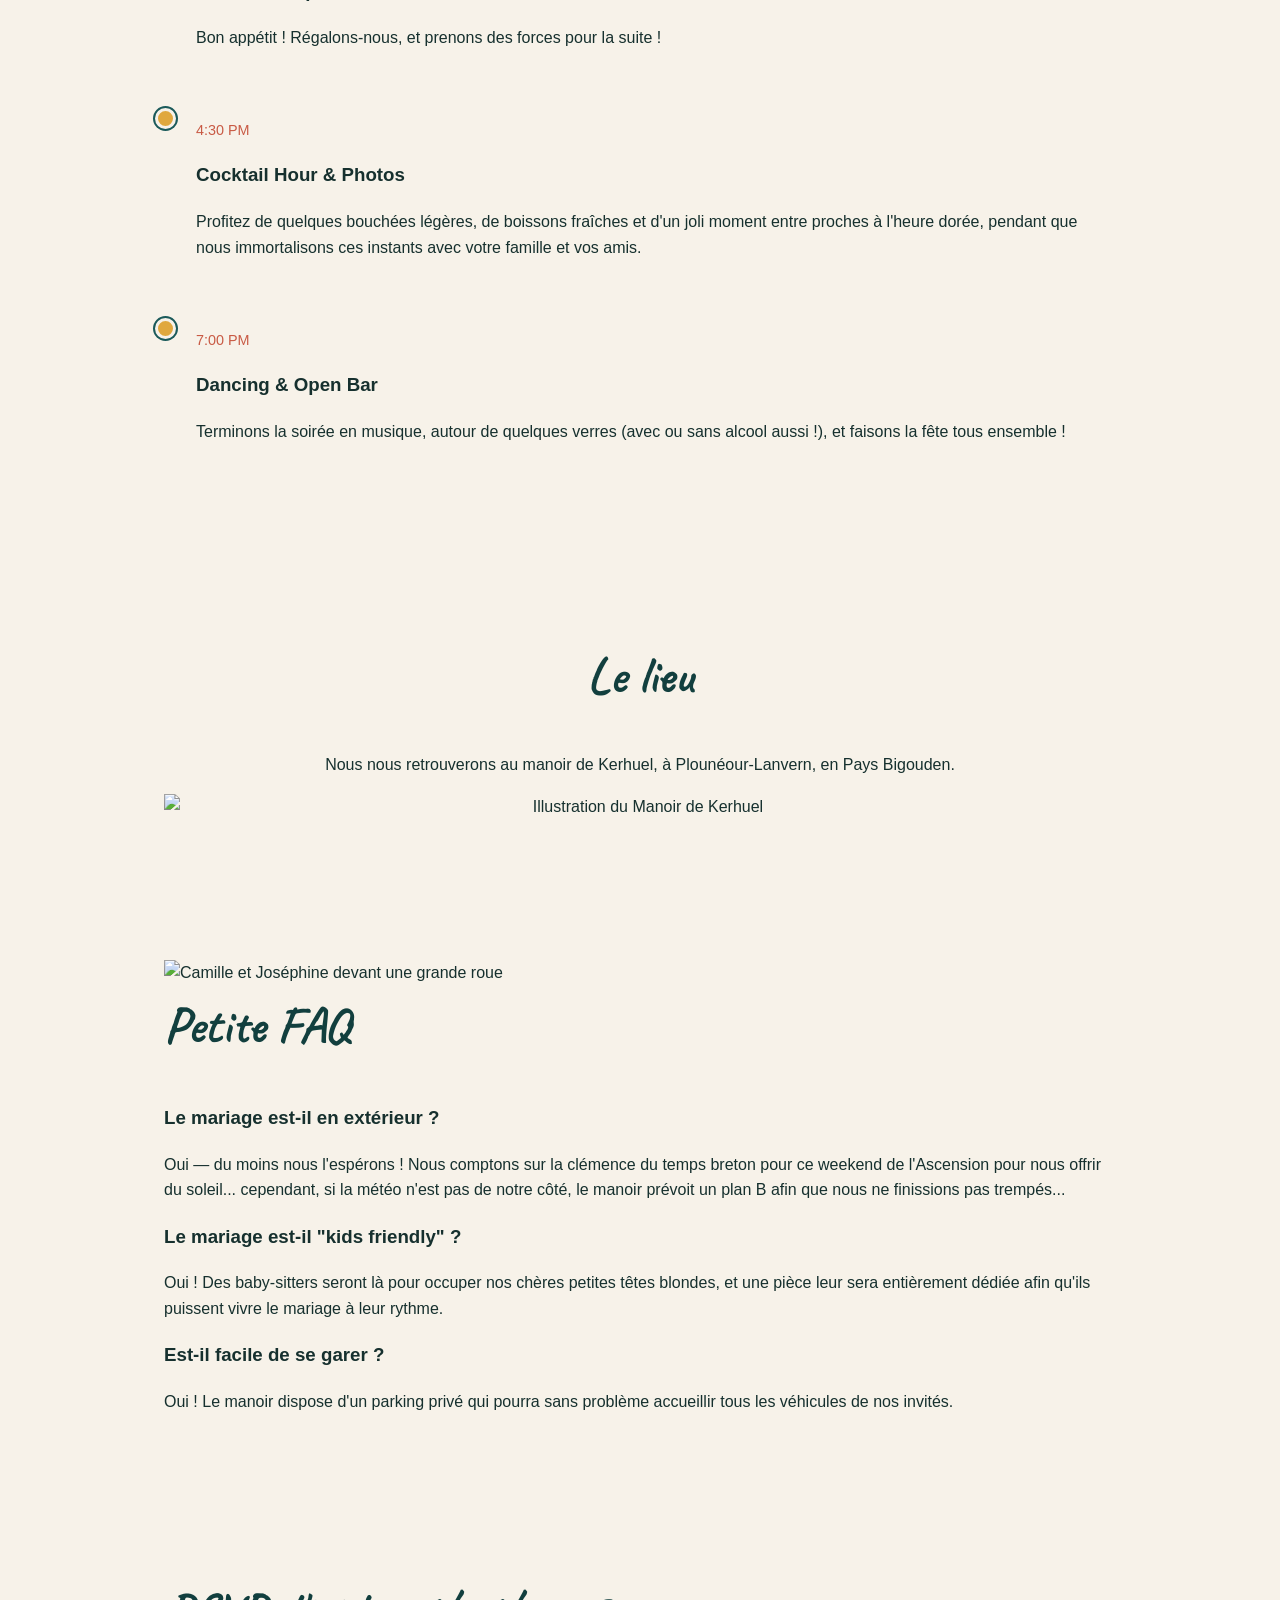
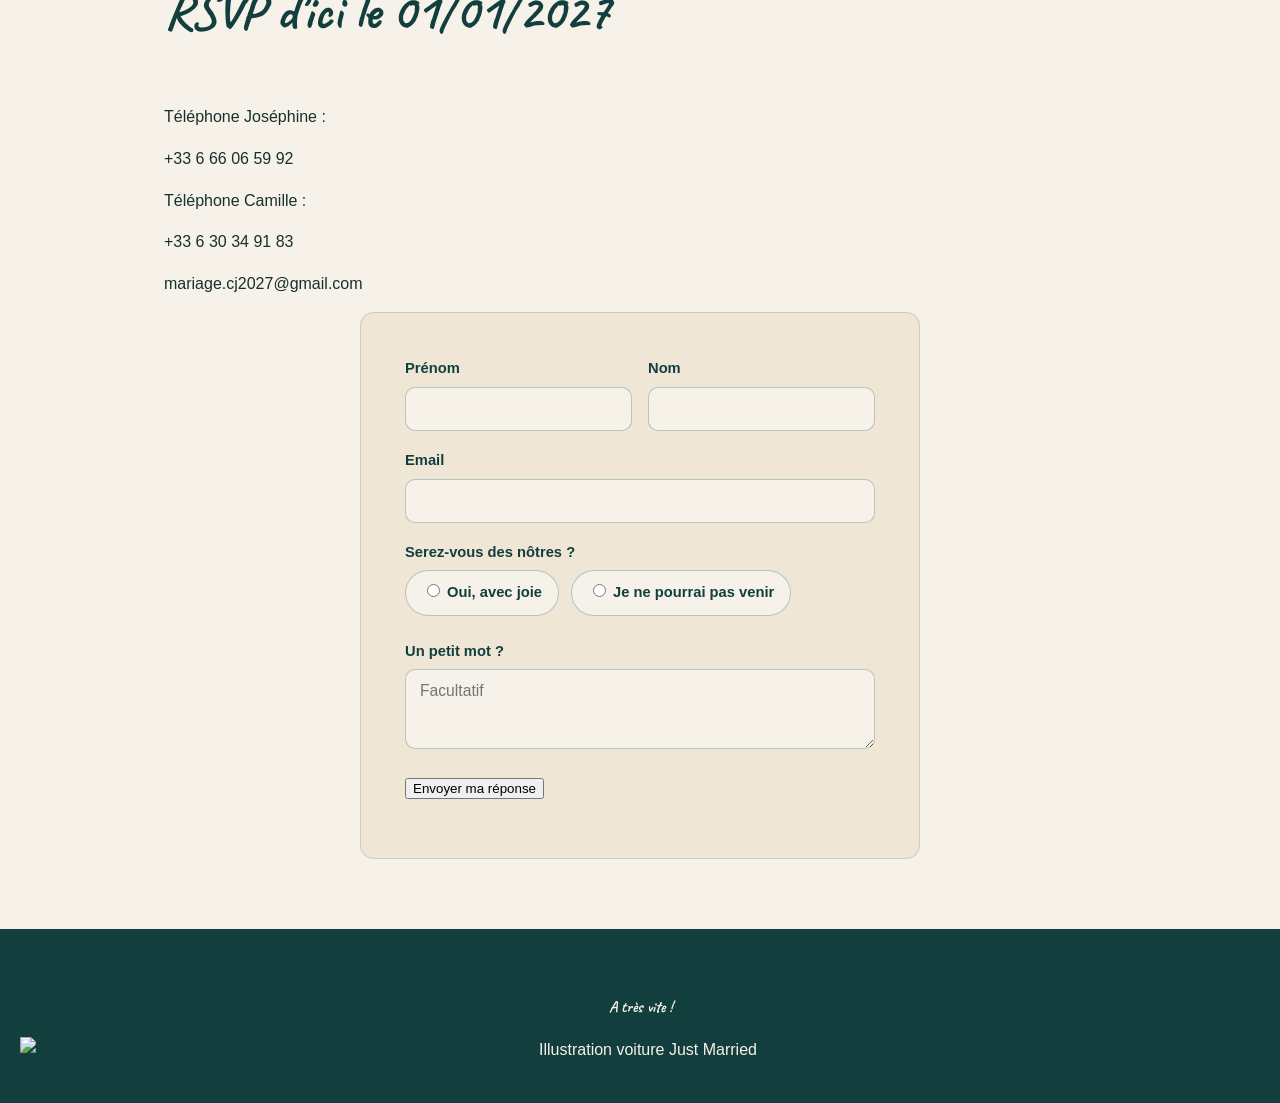
==== commit 4456abc7: "Add files via upload" ====
--- a/index.html
+++ b/index.html
@@ -7,12 +7,11 @@
 <meta name="description" content="Le mariage de Camille et Joséphine, le 6 mai 2027 en Pays Bigouden, Finistère.">
 <link rel="preconnect" href="https://fonts.googleapis.com">
 <link rel="preconnect" href="https://fonts.gstatic.com" crossorigin>
-<link href="https://fonts.googleapis.com/css2?family=Caveat:wght@600;700&family=Archivo+Black&family=Work+Sans:wght@400;500;600&display=swap" rel="stylesheet">
+<link href="https://fonts.googleapis.com/css2?family=Caveat:wght@600;700&family=Cormorant+Garamond:wght@400;500;600;700&display=swap" rel="stylesheet">
 <link rel="stylesheet" href="style.css">
 </head>
 <body>
 
-<!-- Progress wave that fills as you scroll -->
 <div class="scroll-wave" aria-hidden="true">
   <svg viewBox="0 0 1200 40" preserveAspectRatio="none">
     <path d="M0,20 C 150,45 350,-5 600,20 C 850,45 1050,-5 1200,20" />
@@ -25,201 +24,184 @@
     <span></span><span></span><span></span>
   </button>
   <ul class="nav-links" id="navLinks">
-    <li><a href="#histoire">Notre histoire</a></li>
     <li><a href="#programme">Programme</a></li>
     <li><a href="#lieu">Le lieu</a></li>
-    <li><a href="#cagnotte">Cagnotte</a></li>
+    <li><a href="#faq">FAQ</a></li>
     <li><a href="#rsvp" class="nav-cta">RSVP</a></li>
   </ul>
 </nav>
 
 <!-- HERO -->
 <header class="hero" id="hero">
-  <div class="hero-frame">
-    <p class="eyebrow">Le mariage de</p>
-    <h1 class="hero-names">Camille <span class="amp">&amp;</span> Joséphine</h1>
-    <div class="hero-meta">
-      <span class="meta-chip"><svg viewBox="0 0 24 24" width="18" height="18"><path d="M7 2v3M17 2v3M3 9h18M5 5h14a2 2 0 0 1 2 2v12a2 2 0 0 1-2 2H5a2 2 0 0 1-2-2V7a2 2 0 0 1 2-2z" fill="none" stroke="currentColor" stroke-width="1.8" stroke-linecap="round" stroke-linejoin="round"/></svg> 6 mai 2027</span>
-      <span class="meta-chip"><svg viewBox="0 0 24 24" width="18" height="18"><path d="M12 21s-7-6.2-7-11a7 7 0 0 1 14 0c0 4.8-7 11-7 11z" fill="none" stroke="currentColor" stroke-width="1.8" stroke-linecap="round" stroke-linejoin="round"/><circle cx="12" cy="10" r="2.4" fill="none" stroke="currentColor" stroke-width="1.8"/></svg> Pays Bigouden, Finistère sud</span>
-    </div>
-    <p class="hero-sub">Pont de l'Ascension — rejoignez-nous en Bretagne pour fêter ça comme il se doit.</p>
-    <a href="#rsvp" class="btn btn-primary">Je confirme ma présence</a>
-  </div>
-  <div class="hero-art">
-    <img src="save-the-date.png" alt="Illustration save the date de Camille et Joséphine, un couple dansant devant un château breton" loading="eager">
+  <h1 class="hero-names script">Camille &amp; Joséphine</h1>
+  <p class="hero-sub">Célébrez notre union à nos côtés le 6 mai 2027 !</p>
+  <div class="hero-cta-row">
+    <a href="#rsvp" class="pill-btn">RSVP</a>
+    <img src="assets/canva/icon_cocktails.png" alt="" class="hero-cocktails" aria-hidden="true">
+    <a href="#programme" class="pill-btn">Détails</a>
+  </div>
+  <div class="cloud-photos">
+    <img src="assets/canva/photo_cloud_1.png" alt="Camille et Joséphine en extérieur" class="cloud-photo cloud-photo-1">
+    <img src="assets/canva/photo_cloud_2.png" alt="Camille et Joséphine au bord de la mer" class="cloud-photo cloud-photo-2">
+    <img src="assets/canva/photo_cloud_3.png" alt="Camille et Joséphine devant une grande roue" class="cloud-photo cloud-photo-3">
   </div>
 </header>
 
-<div class="wave-divider" aria-hidden="true">
-  <svg viewBox="0 0 1200 60" preserveAspectRatio="none"><path d="M0,30 C 200,60 400,0 600,30 C 800,60 1000,0 1200,30 L1200,60 L0,60 Z"/></svg>
-</div>
-
-<!-- NOTRE HISTOIRE -->
-<section class="section" id="histoire">
-  <p class="section-eyebrow">Chapitre 1</p>
-  <h2 class="section-title script">Notre histoire</h2>
-  <div class="story-grid">
-    <div class="story-card">
-      <span class="story-year">2019</span>
-      <p>Nous nous sommes rencontrés en Bretagne, alors que nous revenions tous les deux des États-Unis, chacun de notre côté. Le hasard a bien fait les choses.</p>
-    </div>
-    <div class="story-card">
-      <span class="story-year">Depuis</span>
-      <p>Nous avons d'abord vécu à Plougastel-Daoulas, avant de rénover notre maison à Rosporden. Camille est pilote dans la Marine Nationale et vient de Lyon ; Joséphine est bretonne d'origine.</p>
-    </div>
-    <div class="story-card">
-      <span class="story-year">Aujourd'hui</span>
-      <p>Nous avons trois enfants — Liv (10 ans), Romy (5 ans) et Abel, né en février 2026 — et c'est tout naturellement entourés d'eux que nous avons décidé de nous marier.</p>
-    </div>
-  </div>
-</section>
-
-<div class="wave-divider flip" aria-hidden="true">
-  <svg viewBox="0 0 1200 60" preserveAspectRatio="none"><path d="M0,30 C 200,60 400,0 600,30 C 800,60 1000,0 1200,30 L1200,60 L0,60 Z"/></svg>
-</div>
-
 <!-- PROGRAMME -->
-<section class="section section-alt" id="programme">
-  <p class="section-eyebrow">Chapitre 2</p>
-  <h2 class="section-title script">Le programme</h2>
-  <div class="programme-note">
-    <p>Le passage à la mairie se fera en tout petit comité, en amont de la fête.</p>
-    <p class="placeholder-text">[Le programme détaillé de la journée du 6 mai arrive bientôt — on met à jour cette page au fur et à mesure !]</p>
-  </div>
-  <ol class="timeline">
-    <li class="timeline-item">
-      <span class="timeline-time">[Horaire]</span>
-      <div class="timeline-body">
-        <h3>Cérémonie</h3>
-        <p class="placeholder-text">[À venir]</p>
-      </div>
-    </li>
-    <li class="timeline-item">
-      <span class="timeline-time">[Horaire]</span>
-      <div class="timeline-body">
-        <h3>Cocktail</h3>
-        <p class="placeholder-text">[À venir]</p>
-      </div>
-    </li>
-    <li class="timeline-item">
-      <span class="timeline-time">[Horaire]</span>
-      <div class="timeline-body">
-        <h3>Dîner</h3>
-        <p class="placeholder-text">[À venir]</p>
-      </div>
-    </li>
-    <li class="timeline-item">
-      <span class="timeline-time">[Horaire]</span>
-      <div class="timeline-body">
-        <h3>Soirée dansante</h3>
-        <p class="placeholder-text">[À venir]</p>
-      </div>
-    </li>
-  </ol>
-</section>
-
-<div class="wave-divider" aria-hidden="true">
-  <svg viewBox="0 0 1200 60" preserveAspectRatio="none"><path d="M0,30 C 200,60 400,0 600,30 C 800,60 1000,0 1200,30 L1200,60 L0,60 Z"/></svg>
-</div>
+<section class="section section-blue" id="programme">
+  <h2 class="section-title script">About the Wedding</h2>
+  <p class="section-kicker">Quelques détails...</p>
+  <div class="details-grid">
+    <div class="detail-item">
+      <img src="assets/canva/icon_chateau.png" alt="" class="detail-icon" aria-hidden="true">
+      <h3>La cérémonie</h3>
+      <p>Notre cérémonie aura lieu au Domaine de Kerhuel à 15h, à Plounéour-Lanvern, en Pays Bigouden.</p>
+    </div>
+    <div class="detail-item">
+      <img src="assets/canva/icon_couple.png" alt="" class="detail-icon" aria-hidden="true">
+      <h3>Réception</h3>
+      <p>Nous continuerons directement la journée sur place, avec le vin d'honneur, le repas puis la fête jusqu'au bout de la nuit !</p>
+    </div>
+    <div class="detail-item">
+      <img src="assets/canva/icon_shoes.png" alt="" class="detail-icon" aria-hidden="true">
+      <h3>Dress code</h3>
+      <p>Venez comme vous êtes ! Pas de dress code particulier, mais nous vous conseillons de prévoir une petite veste pour la fin de soirée.</p>
+    </div>
+  </div>
+</section>
+
+<section class="section section-pink" id="programme-jour">
+  <img src="assets/canva/icon_plate.png" alt="" class="plate-icon" aria-hidden="true">
+  <h2 class="section-title script">Le programme du jour</h2>
+  <div class="timeline-grid">
+    <div class="timeline-item">
+      <p class="timeline-time">3:00 PM</p>
+      <h3>Cérémonie dans le jardin</h3>
+      <p>Nous ouvrons les célébrations dans le jardin du manoir, afin de nous dire oui pour la vie !</p>
+    </div>
+    <div class="timeline-item">
+      <p class="timeline-time">5:30 PM</p>
+      <h3>Dinner Reception</h3>
+      <p>Bon appétit ! Régalons-nous, et prenons des forces pour la suite !</p>
+    </div>
+    <div class="timeline-item">
+      <p class="timeline-time">4:30 PM</p>
+      <h3>Cocktail Hour &amp; Photos</h3>
+      <p>Profitez de quelques bouchées légères, de boissons fraîches et d'un joli moment entre proches à l'heure dorée, pendant que nous immortalisons ces instants avec votre famille et vos amis.</p>
+    </div>
+    <div class="timeline-item">
+      <p class="timeline-time">7:00 PM</p>
+      <h3>Dancing &amp; Open Bar</h3>
+      <p>Terminons la soirée en musique, autour de quelques verres (avec ou sans alcool aussi !), et faisons la fête tous ensemble !</p>
+    </div>
+  </div>
+  <img src="assets/canva/icon_toast.png" alt="" class="toast-icon" aria-hidden="true">
+</section>
 
 <!-- LIEU -->
-<section class="section" id="lieu">
-  <p class="section-eyebrow">Chapitre 3</p>
-  <h2 class="section-title script">Le lieu &amp; infos pratiques</h2>
-  <div class="lieu-grid">
-    <div class="lieu-card">
-      <h3>📍 Le domaine</h3>
-      <p>Manoir de Kerhuel<br>Plounéour-Lanvern<br>Pays Bigouden, Finistère</p>
-      <a href="https://www.google.com/maps/search/?api=1&query=Manoir+de+Kerhuel+Plouneour-Lanvern" class="btn btn-ghost" id="mapLink" target="_blank" rel="noopener">Voir sur la carte</a>
-    </div>
-    <div class="lieu-card">
-      <h3>🚗 Accès</h3>
-      <p class="placeholder-text">[Indications routières, gare la plus proche, aéroport, infos parking sur place.]</p>
-    </div>
-    <div class="lieu-card">
-      <h3>🛏️ Hébergement</h3>
-      <p class="placeholder-text">[Suggestions d'hôtels, chambres d'hôtes ou campings à proximité, avec liens si disponibles.]</p>
-    </div>
-    <div class="lieu-card">
-      <h3>👗 Dress code</h3>
-      <p class="placeholder-text">[Tenue souhaitée — chic champêtre, couleurs à éviter, etc.]</p>
-    </div>
-  </div>
-</section>
-
-<div class="wave-divider flip" aria-hidden="true">
-  <svg viewBox="0 0 1200 60" preserveAspectRatio="none"><path d="M0,30 C 200,60 400,0 600,30 C 800,60 1000,0 1200,30 L1200,60 L0,60 Z"/></svg>
-</div>
-
-<!-- CAGNOTTE -->
-<section class="section section-alt section-center" id="cagnotte">
-  <p class="section-eyebrow">Chapitre 4</p>
-  <h2 class="section-title script">Liste de mariage</h2>
-  <p class="placeholder-text center-text">[Votre présence est le plus beau des cadeaux. Si vous souhaitez tout de même participer, une cagnotte est à votre disposition pour nous aider à financer notre voyage de noces / installation / etc.]</p>
-  <a href="#" class="btn btn-primary" id="cagnotteLink">Accéder à la cagnotte</a>
-</section>
-
-<div class="wave-divider" aria-hidden="true">
-  <svg viewBox="0 0 1200 60" preserveAspectRatio="none"><path d="M0,30 C 200,60 400,0 600,30 C 800,60 1000,0 1200,30 L1200,60 L0,60 Z"/></svg>
-</div>
+<section class="section section-blue section-center" id="lieu">
+  <h2 class="section-title script">Le lieu</h2>
+  <p class="lieu-text">Nous nous retrouverons au manoir de Kerhuel, à Plounéour-Lanvern, en Pays Bigouden.</p>
+  <img src="assets/canva/chateau_crop.png" alt="Illustration du Manoir de Kerhuel" class="chateau-illustration">
+</section>
+
+<!-- FAQ -->
+<section class="section section-blue" id="faq">
+  <div class="faq-layout">
+    <img src="assets/canva/photo_arch_faq.png" alt="Camille et Joséphine devant une grande roue" class="faq-photo">
+    <div class="faq-content">
+      <h2 class="section-title script">Petite FAQ</h2>
+      <div class="faq-item">
+        <h3>Le mariage est-il en extérieur ?</h3>
+        <p>Oui — du moins nous l'espérons ! Nous comptons sur la clémence du temps breton pour ce weekend de l'Ascension pour nous offrir du soleil... cependant, si la météo n'est pas de notre côté, le manoir prévoit un plan B afin que nous ne finissions pas trempés...</p>
+      </div>
+      <div class="faq-item">
+        <h3>Le mariage est-il "kids friendly" ?</h3>
+        <p>Oui ! Des baby-sitters seront là pour occuper nos chères petites têtes blondes, et une pièce leur sera entièrement dédiée afin qu'ils puissent vivre le mariage à leur rythme.</p>
+      </div>
+      <div class="faq-item">
+        <h3>Est-il facile de se garer ?</h3>
+        <p>Oui ! Le manoir dispose d'un parking privé qui pourra sans problème accueillir tous les véhicules de nos invités.</p>
+      </div>
+    </div>
+  </div>
+</section>
 
 <!-- RSVP -->
-<section class="section" id="rsvp">
-  <p class="section-eyebrow">Chapitre 5</p>
-  <h2 class="section-title script">RSVP</h2>
-  <p class="placeholder-text center-text">Merci de confirmer votre présence avant le <strong>[date limite]</strong>.</p>
-
-  <form class="rsvp-form" id="rsvpForm" data-script-url="https://script.google.com/macros/s/AKfycbwynD4hN0Bq-n5etRB_z1KsgWpVd7TliAiMDUaLTOqiqk0_BMmxBFs6JGlJeWbjoFLMNQ/exec" action="https://script.google.com/macros/s/AKfycbwynD4hN0Bq-n5etRB_z1KsgWpVd7TliAiMDUaLTOqiqk0_BMmxBFs6JGlJeWbjoFLMNQ/exec" method="POST" target="hiddenRsvpFrame">
-    <div class="form-row form-row-split">
-      <div>
-        <label for="contact_firstname">Prénom</label>
-        <input type="text" id="contact_firstname" name="contact_firstname" required>
-      </div>
-      <div>
-        <label for="contact_lastname">Nom</label>
-        <input type="text" id="contact_lastname" name="contact_lastname" required>
-      </div>
-    </div>
-    <div class="form-row">
-      <label for="email">Email</label>
-      <input type="email" id="email" name="email" required>
-    </div>
-    <div class="form-row">
-      <label>Serez-vous des nôtres ?</label>
-      <div class="radio-group">
-        <label class="radio-pill"><input type="radio" name="presence" value="oui" required> Oui, avec joie 🎉</label>
-        <label class="radio-pill"><input type="radio" name="presence" value="non" required> Je ne pourrai pas venir</label>
-      </div>
-    </div>
-    <div class="form-row" id="contactProfileRow" hidden>
-      <label for="contactProfile">Votre profil</label>
-      <select id="contactProfile">
-        <option value="Adulte - Omnivore">Adulte - Omnivore</option>
-        <option value="Adulte - Végétarien">Adulte - Végétarien</option>
-        <option value="Enfant - Omnivore">Enfant - Omnivore</option>
-        <option value="Enfant - Végétarien">Enfant - Végétarien</option>
-        <option value="Bébé">Bébé</option>
-      </select>
-    </div>
-    <div id="householdSuggestions" class="household-suggestions" hidden></div>
-    <div class="form-row" id="extraGuestsSection" hidden>
-      <label>Autres convives non listés</label>
-      <div id="extraGuestsContainer"></div>
-      <button type="button" id="addGuestBtn" class="btn btn-ghost btn-small">+ Ajouter un convive</button>
-    </div>
-    <div class="form-row">
-      <label for="message">Un petit mot ?</label>
-      <textarea id="message" name="message" rows="3" placeholder="Facultatif"></textarea>
-    </div>
-    <button type="submit" class="btn btn-primary btn-block">Envoyer ma réponse</button>
-    <p class="form-note" id="formNote"></p>
-  </form>
-  <iframe name="hiddenRsvpFrame" id="hiddenRsvpFrame" style="display:none"></iframe>
-</section>
-
-<footer class="site-footer">
-  <p class="script footer-names">Camille &amp; Joséphine</p>
-  <p>6 mai 2027 · Pays Bigouden, Bretagne</p>
+<section class="section section-pink" id="rsvp">
+  <h2 class="section-title script">RSVP d'ici le 01/01/2027</h2>
+  <div class="rsvp-layout">
+    <div class="rsvp-side">
+      <img src="assets/canva/bow_crop.png" alt="" class="bow-illustration" aria-hidden="true">
+      <div class="rsvp-contacts">
+        <div>
+          <p class="contact-label">Téléphone Joséphine :</p>
+          <p class="contact-value">+33 6 66 06 59 92</p>
+        </div>
+        <div>
+          <p class="contact-label">Téléphone Camille :</p>
+          <p class="contact-value">+33 6 30 34 91 83</p>
+        </div>
+        <div>
+          <p class="contact-value contact-email">mariage.cj2027@gmail.com</p>
+        </div>
+      </div>
+    </div>
+
+    <form class="rsvp-form" id="rsvpForm" data-script-url="https://script.google.com/macros/s/AKfycbyJ26vGJHkcOnILsIzjEZgQM8sPIGhVyGDr1sEXWtwVvuHs8B1wO5qbEsPojnEVBSo9/exec" action="https://script.google.com/macros/s/AKfycbyJ26vGJHkcOnILsIzjEZgQM8sPIGhVyGDr1sEXWtwVvuHs8B1wO5qbEsPojnEVBSo9/exec" method="POST" target="hiddenRsvpFrame">
+      <div class="form-row form-row-split">
+        <div>
+          <label for="contact_firstname">Prénom</label>
+          <input type="text" id="contact_firstname" name="contact_firstname" required>
+        </div>
+        <div>
+          <label for="contact_lastname">Nom</label>
+          <input type="text" id="contact_lastname" name="contact_lastname" required>
+        </div>
+      </div>
+      <div class="form-row">
+        <label for="email">Email</label>
+        <input type="email" id="email" name="email" required>
+      </div>
+      <div class="form-row">
+        <label>Serez-vous des nôtres ?</label>
+        <div class="radio-group">
+          <label class="radio-pill"><input type="radio" name="presence" value="oui" required> Oui, avec joie</label>
+          <label class="radio-pill"><input type="radio" name="presence" value="non" required> Je ne pourrai pas venir</label>
+        </div>
+      </div>
+      <div class="form-row" id="guestCountRow" hidden>
+        <label for="guestCount">Nombre de convives (vous inclus)</label>
+        <select id="guestCount" name="guestCount">
+          <option value="1">1</option>
+          <option value="2">2</option>
+          <option value="3">3</option>
+          <option value="4">4</option>
+          <option value="5">5</option>
+          <option value="6">6</option>
+          <option value="7">7</option>
+          <option value="8">8</option>
+          <option value="9">9</option>
+          <option value="10">10</option>
+        </select>
+      </div>
+      <div id="householdSuggestions" class="household-suggestions" hidden></div>
+      <div id="guestsContainer"></div>
+      <div class="form-row">
+        <label for="message">Un petit mot ?</label>
+        <textarea id="message" name="message" rows="3" placeholder="Facultatif"></textarea>
+      </div>
+      <button type="submit" class="btn-submit">Envoyer ma réponse</button>
+      <p class="form-note" id="formNote"></p>
+    </form>
+    <iframe name="hiddenRsvpFrame" id="hiddenRsvpFrame" style="display:none"></iframe>
+  </div>
+</section>
+
+<!-- SLIDE FINALE -->
+<footer class="site-footer" id="footer">
+  <p class="footer-script script">A très vite !</p>
+  <img src="assets/canva/car_crop.png" alt="Illustration voiture Just Married" class="car-illustration">
 </footer>
 
 <script src="script.js"></script>
